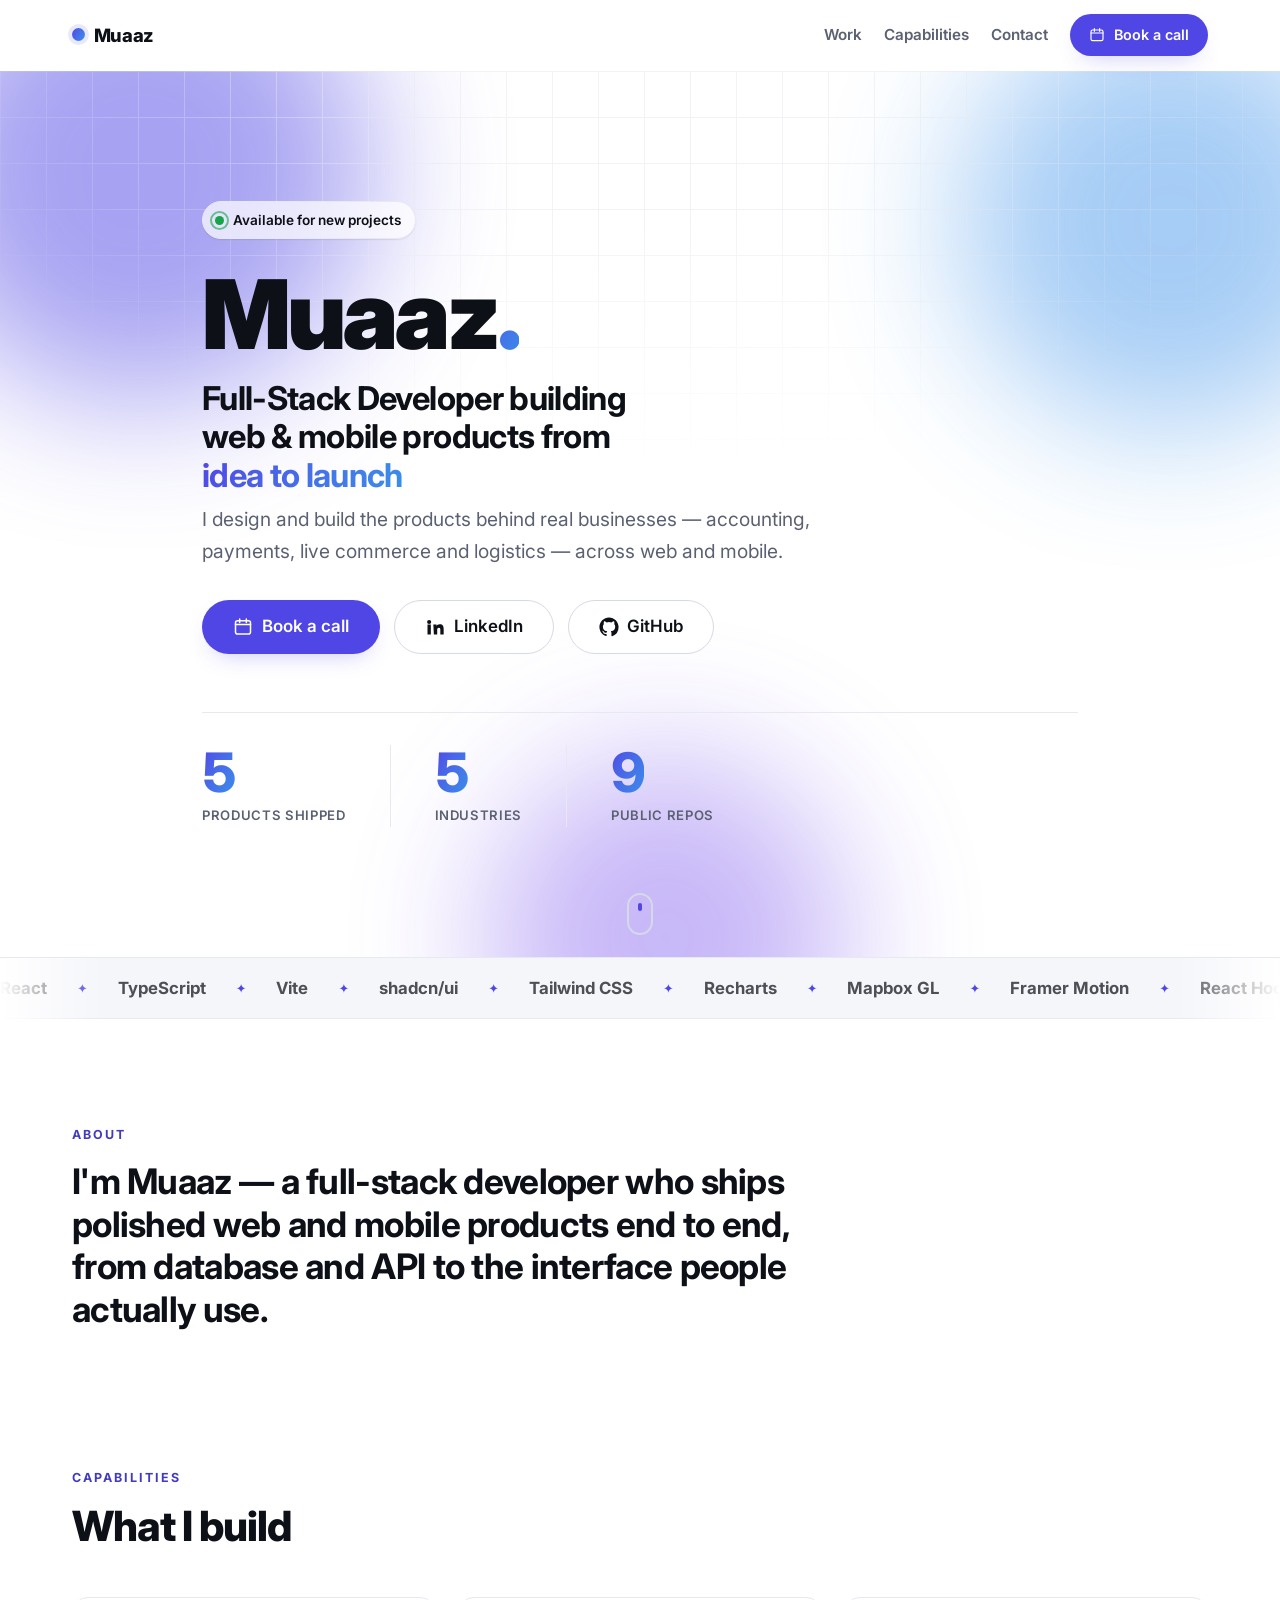
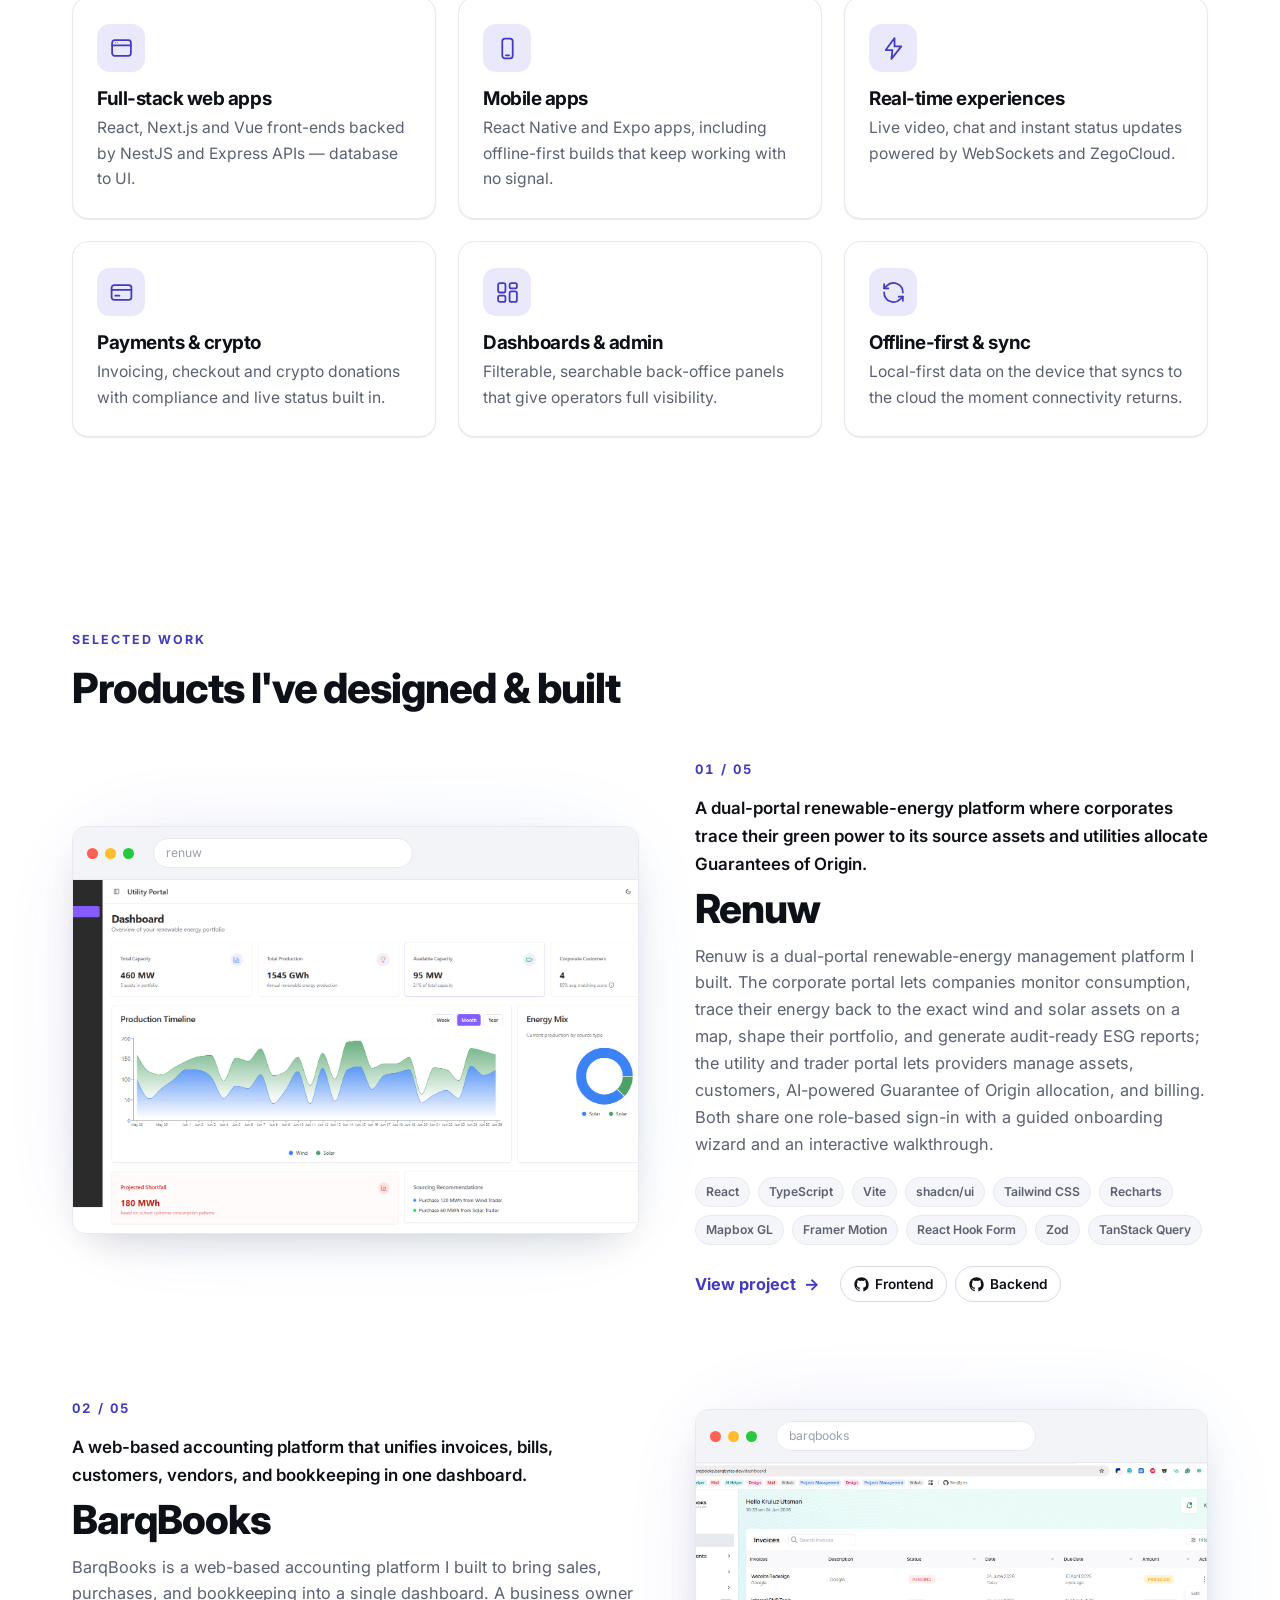
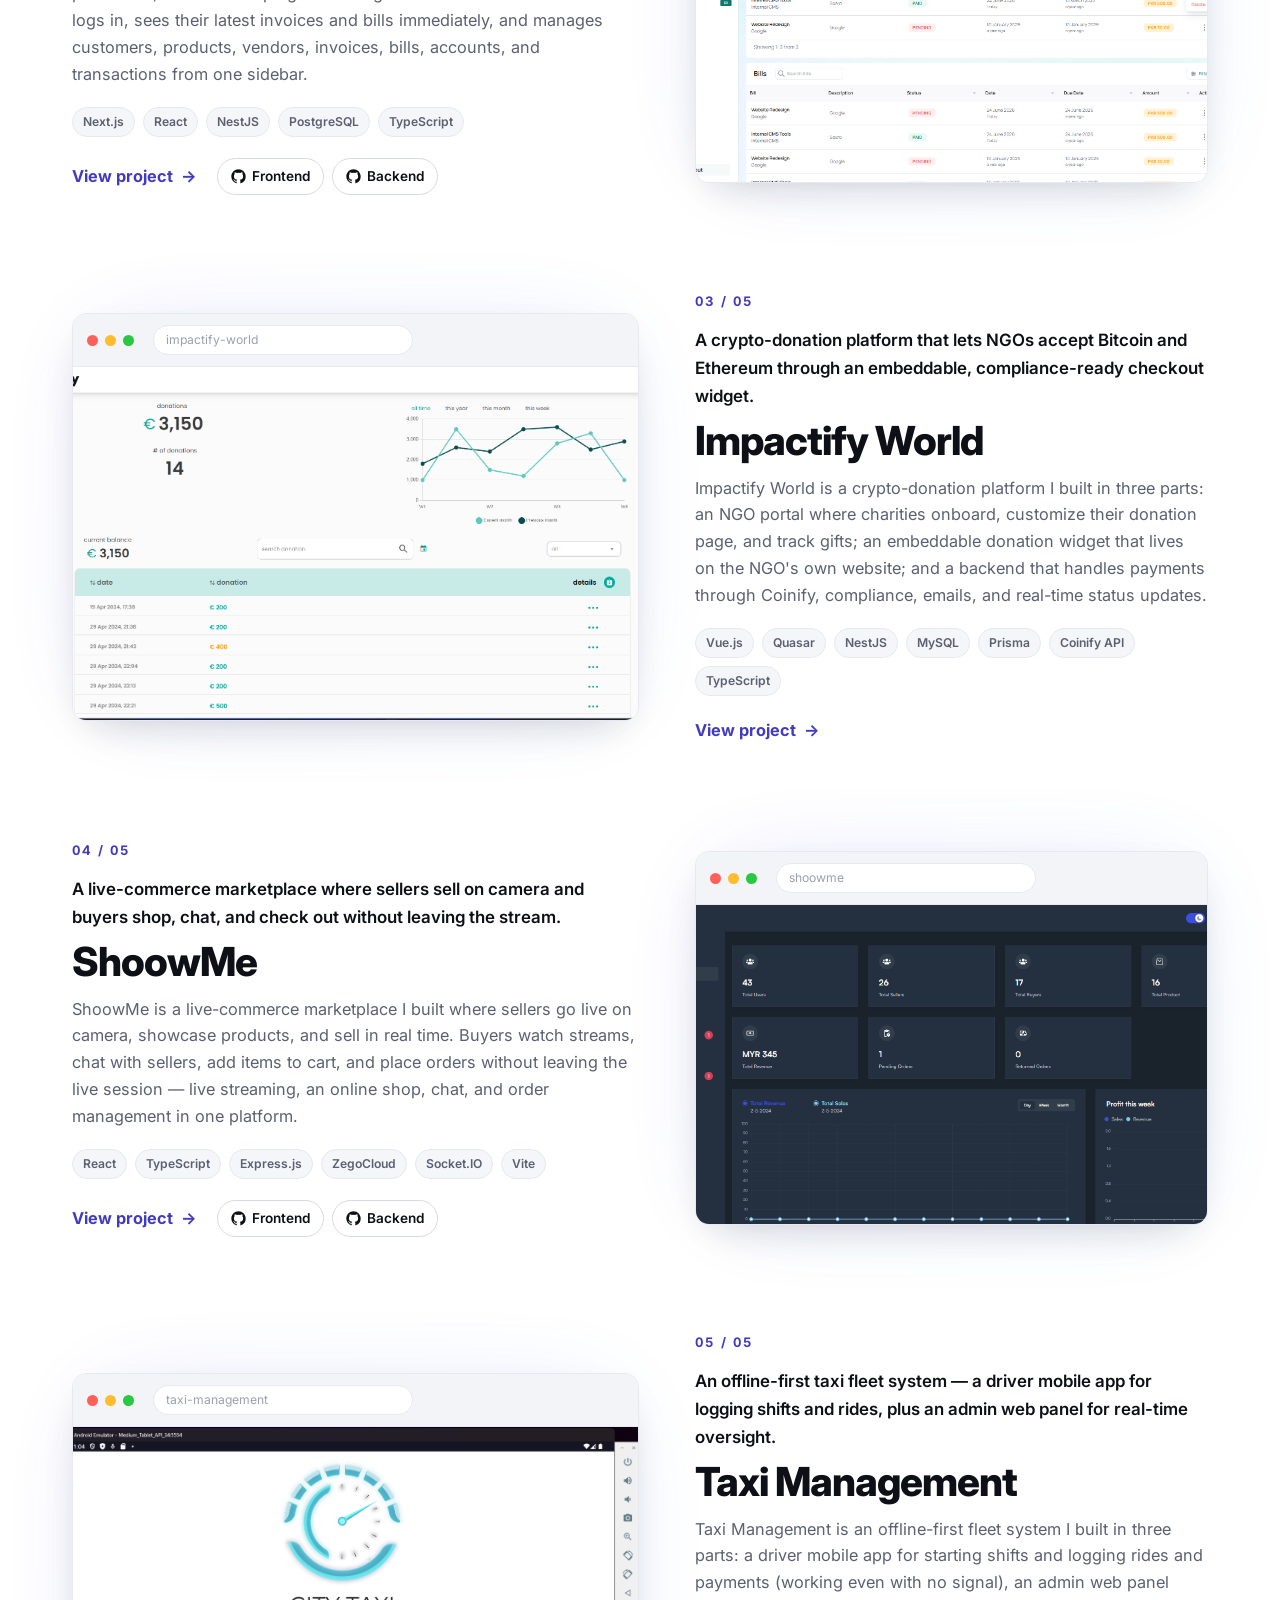
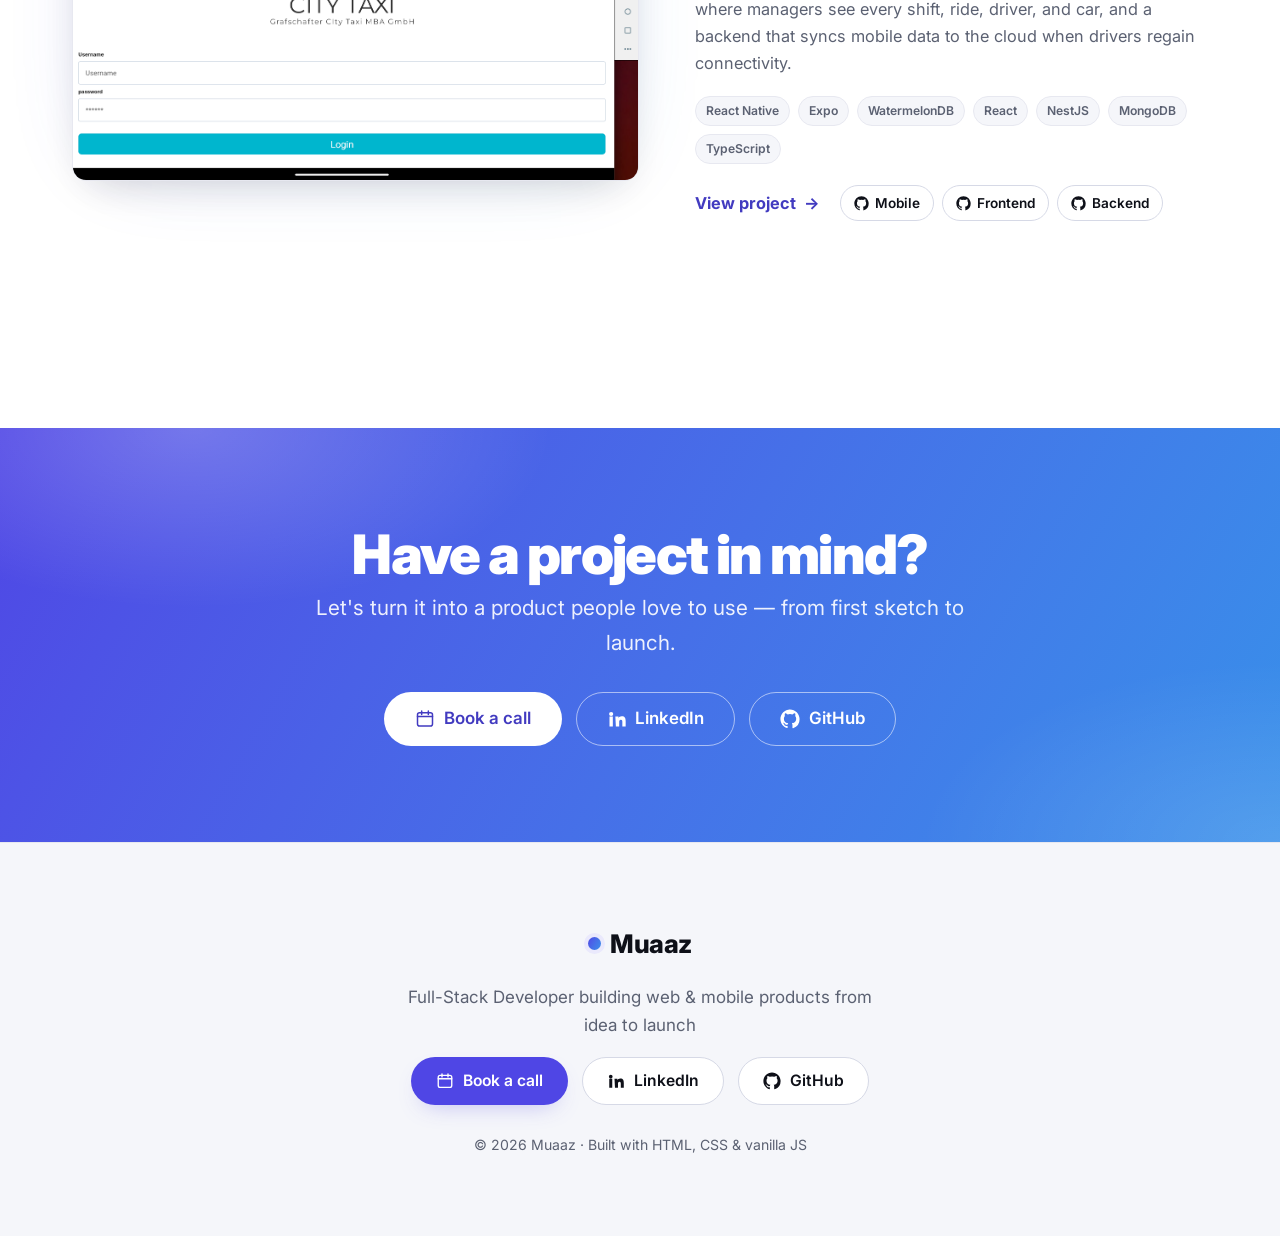
==== index.html @ b8b8fc45 "Add personal portfolio site (static, GitHub Pages ready)" ====
<!DOCTYPE html>
<html lang="en">
<head>
<meta charset="utf-8">
<meta name="viewport" content="width=device-width, initial-scale=1">
<script>document.documentElement.classList.add('js');</script>
<title>Muaaz — Full-Stack Developer building web &amp; mobile products from idea to launch</title>
<meta name="description" content="Full-Stack Developer building web &amp; mobile products from idea to launch">
<meta name="color-scheme" content="light">
<link rel="icon" type="image/svg+xml" href="assets/favicon.svg">
<link rel="preconnect" href="https://fonts.googleapis.com">
<link rel="preconnect" href="https://fonts.gstatic.com" crossorigin>
<link rel="stylesheet" href="https://fonts.googleapis.com/css2?family=Inter:wght@400;500;600;700;800;900&display=swap">
<link rel="stylesheet" href="assets/css/styles.css">
</head>
<body>
<a class="skip-link" href="#main">Skip to content</a>
<header class="site-header" id="siteHeader"><div class="container site-header__inner"><a class="brand" href="index.html"><span class="brand__dot" aria-hidden="true"></span>Muaaz</a><div class="site-header__right"><nav class="site-nav" aria-label="Primary"><a href="index.html#work">Work</a><a href="index.html#capabilities">Capabilities</a><a href="index.html#contact">Contact</a></nav><a class="btn btn--primary btn--sm" href="https://calendly.com/muaaz-hamood-barqbytes" target="_blank" rel="noopener" aria-label="Book a call on Calendly"><svg class="btn__ico" viewBox="0 0 24 24" fill="none" stroke="currentColor" stroke-width="1.8" stroke-linecap="round" stroke-linejoin="round" aria-hidden="true"><rect x="3" y="4.5" width="18" height="16" rx="2.5"/><path d="M3 9h18"/><path d="M8 2.5v4M16 2.5v4"/></svg> Book a call</a></div></div></header>
<main id="main">
  <section class="hero" id="top">
    <div class="hero__bg" aria-hidden="true"><span class="hero__orb hero__orb--1"></span><span class="hero__orb hero__orb--2"></span><span class="hero__orb hero__orb--3"></span><span class="hero__grid"></span></div>
    <div class="container hero__inner">
      <p class="hero__badge"><span class="hero__pulse" aria-hidden="true"></span>Available for new projects</p>
      <h1 class="hero__title">Muaaz<span class="hero__dot">.</span></h1>
      <p class="hero__tagline">Full-Stack Developer building web &amp; mobile products from <span class="grad">idea to launch</span></p>
      <p class="hero__sub">I design and build the products behind real businesses — accounting, payments, live commerce and logistics — across web and mobile.</p>
      <div class="btn-row"><a class="btn btn--primary btn--lg" href="https://calendly.com/muaaz-hamood-barqbytes" target="_blank" rel="noopener" aria-label="Book a call on Calendly"><svg class="btn__ico" viewBox="0 0 24 24" fill="none" stroke="currentColor" stroke-width="1.8" stroke-linecap="round" stroke-linejoin="round" aria-hidden="true"><rect x="3" y="4.5" width="18" height="16" rx="2.5"/><path d="M3 9h18"/><path d="M8 2.5v4M16 2.5v4"/></svg> Book a call</a><a class="btn btn--outline btn--lg" href="https://www.linkedin.com/in/muaaz-hamood/" target="_blank" rel="noopener" aria-label="Open LinkedIn profile in a new tab"><svg class="btn__ico" viewBox="0 0 24 24" fill="currentColor" aria-hidden="true"><path d="M4.98 3.5a2.5 2.5 0 1 1 0 5 2.5 2.5 0 0 1 0-5zM3 9h4v12H3zM10 9h3.8v1.7h.05c.53-.95 1.83-1.95 3.77-1.95 4.03 0 4.78 2.5 4.78 5.76V21h-4v-5.26c0-1.25-.02-2.86-1.74-2.86-1.75 0-2.02 1.36-2.02 2.77V21h-4z"/></svg> LinkedIn</a><a class="btn btn--outline btn--lg" href="https://github.com/Muaaz852" target="_blank" rel="noopener" aria-label="Open GitHub profile in a new tab"><svg class="btn__ico" viewBox="0 0 24 24" fill="currentColor" aria-hidden="true"><path d="M12 .5C5.73.5.5 5.73.5 12c0 5.08 3.29 9.39 7.86 10.91.58.11.79-.25.79-.56 0-.27-.01-1.16-.02-2.1-3.2.7-3.88-1.36-3.88-1.36-.52-1.33-1.28-1.68-1.28-1.68-1.05-.72.08-.7.08-.7 1.16.08 1.77 1.19 1.77 1.19 1.03 1.77 2.7 1.26 3.36.96.1-.75.4-1.26.73-1.55-2.55-.29-5.23-1.28-5.23-5.69 0-1.26.45-2.29 1.19-3.1-.12-.29-.52-1.46.11-3.05 0 0 .97-.31 3.18 1.18a11 11 0 0 1 5.8 0c2.2-1.49 3.17-1.18 3.17-1.18.63 1.59.23 2.76.11 3.05.74.81 1.19 1.84 1.19 3.1 0 4.42-2.69 5.39-5.25 5.68.41.36.78 1.06.78 2.14 0 1.55-.01 2.8-.01 3.18 0 .31.21.68.8.56A11.51 11.51 0 0 0 23.5 12C23.5 5.73 18.27.5 12 .5z"/></svg> GitHub</a></div>
      <ul class="stats">
        <li class="stat"><span class="stat__num" data-count="5">5</span><span class="stat__label">Products shipped</span></li>
        <li class="stat"><span class="stat__num" data-count="5">5</span><span class="stat__label">Industries</span></li>
        <li class="stat"><span class="stat__num" data-count="9">9</span><span class="stat__label">Public repos</span></li>
      </ul>
    </div>
    <a class="scroll-cue" href="#work" aria-label="Scroll to work"><span></span></a>
  </section>

  <div class="marquee" aria-hidden="true"><div class="marquee__track"><span>React</span><span class="marquee__sep" aria-hidden="true">✦</span><span>TypeScript</span><span class="marquee__sep" aria-hidden="true">✦</span><span>Vite</span><span class="marquee__sep" aria-hidden="true">✦</span><span>shadcn/ui</span><span class="marquee__sep" aria-hidden="true">✦</span><span>Tailwind CSS</span><span class="marquee__sep" aria-hidden="true">✦</span><span>Recharts</span><span class="marquee__sep" aria-hidden="true">✦</span><span>Mapbox GL</span><span class="marquee__sep" aria-hidden="true">✦</span><span>Framer Motion</span><span class="marquee__sep" aria-hidden="true">✦</span><span>React Hook Form</span><span class="marquee__sep" aria-hidden="true">✦</span><span>Zod</span><span class="marquee__sep" aria-hidden="true">✦</span><span>TanStack Query</span><span class="marquee__sep" aria-hidden="true">✦</span><span>Next.js</span><span class="marquee__sep" aria-hidden="true">✦</span><span>NestJS</span><span class="marquee__sep" aria-hidden="true">✦</span><span>PostgreSQL</span><span class="marquee__sep" aria-hidden="true">✦</span><span>Vue.js</span><span class="marquee__sep" aria-hidden="true">✦</span><span>Quasar</span><span class="marquee__sep" aria-hidden="true">✦</span><span>MySQL</span><span class="marquee__sep" aria-hidden="true">✦</span><span>Prisma</span><span class="marquee__sep" aria-hidden="true">✦</span><span>Coinify API</span><span class="marquee__sep" aria-hidden="true">✦</span><span>Express.js</span><span class="marquee__sep" aria-hidden="true">✦</span><span>ZegoCloud</span><span class="marquee__sep" aria-hidden="true">✦</span><span>Socket.IO</span><span class="marquee__sep" aria-hidden="true">✦</span><span>React Native</span><span class="marquee__sep" aria-hidden="true">✦</span><span>Expo</span><span class="marquee__sep" aria-hidden="true">✦</span><span>WatermelonDB</span><span class="marquee__sep" aria-hidden="true">✦</span><span>MongoDB</span><span class="marquee__sep" aria-hidden="true">✦</span><span>React</span><span class="marquee__sep" aria-hidden="true">✦</span><span>TypeScript</span><span class="marquee__sep" aria-hidden="true">✦</span><span>Vite</span><span class="marquee__sep" aria-hidden="true">✦</span><span>shadcn/ui</span><span class="marquee__sep" aria-hidden="true">✦</span><span>Tailwind CSS</span><span class="marquee__sep" aria-hidden="true">✦</span><span>Recharts</span><span class="marquee__sep" aria-hidden="true">✦</span><span>Mapbox GL</span><span class="marquee__sep" aria-hidden="true">✦</span><span>Framer Motion</span><span class="marquee__sep" aria-hidden="true">✦</span><span>React Hook Form</span><span class="marquee__sep" aria-hidden="true">✦</span><span>Zod</span><span class="marquee__sep" aria-hidden="true">✦</span><span>TanStack Query</span><span class="marquee__sep" aria-hidden="true">✦</span><span>Next.js</span><span class="marquee__sep" aria-hidden="true">✦</span><span>NestJS</span><span class="marquee__sep" aria-hidden="true">✦</span><span>PostgreSQL</span><span class="marquee__sep" aria-hidden="true">✦</span><span>Vue.js</span><span class="marquee__sep" aria-hidden="true">✦</span><span>Quasar</span><span class="marquee__sep" aria-hidden="true">✦</span><span>MySQL</span><span class="marquee__sep" aria-hidden="true">✦</span><span>Prisma</span><span class="marquee__sep" aria-hidden="true">✦</span><span>Coinify API</span><span class="marquee__sep" aria-hidden="true">✦</span><span>Express.js</span><span class="marquee__sep" aria-hidden="true">✦</span><span>ZegoCloud</span><span class="marquee__sep" aria-hidden="true">✦</span><span>Socket.IO</span><span class="marquee__sep" aria-hidden="true">✦</span><span>React Native</span><span class="marquee__sep" aria-hidden="true">✦</span><span>Expo</span><span class="marquee__sep" aria-hidden="true">✦</span><span>WatermelonDB</span><span class="marquee__sep" aria-hidden="true">✦</span><span>MongoDB</span><span class="marquee__sep" aria-hidden="true">✦</span></div></div>

  <section class="about container" id="about" aria-labelledby="about-h" data-reveal>
    <p class="eyebrow">About</p>
    <h2 id="about-h" class="about__text">I'm Muaaz — a full-stack developer who ships polished web and mobile products end to end, from database and API to the interface people actually use.</h2>
  </section>

  <section class="caps container" id="capabilities" aria-labelledby="caps-h">
    <div class="section-head" data-reveal><p class="eyebrow">Capabilities</p><h2 id="caps-h" class="section-title">What I build</h2></div>
    <div class="caps__grid"><div class="cap" data-reveal><div class="cap__icon" aria-hidden="true"><svg viewBox="0 0 24 24" fill="none" stroke="currentColor" stroke-width="1.7" stroke-linecap="round" stroke-linejoin="round"><rect x="3" y="4" width="18" height="15" rx="2.5"/><path d="M3 9h18"/><circle cx="6.2" cy="6.5" r="0.5" fill="currentColor" stroke="none"/><circle cx="8.4" cy="6.5" r="0.5" fill="currentColor" stroke="none"/></svg></div><h3 class="cap__title">Full-stack web apps</h3><p class="cap__text">React, Next.js and Vue front-ends backed by NestJS and Express APIs — database to UI.</p></div><div class="cap" data-reveal><div class="cap__icon" aria-hidden="true"><svg viewBox="0 0 24 24" fill="none" stroke="currentColor" stroke-width="1.7" stroke-linecap="round" stroke-linejoin="round"><rect x="7" y="2.5" width="10" height="19" rx="2.6"/><path d="M10.5 18.5h3"/></svg></div><h3 class="cap__title">Mobile apps</h3><p class="cap__text">React Native and Expo apps, including offline-first builds that keep working with no signal.</p></div><div class="cap" data-reveal><div class="cap__icon" aria-hidden="true"><svg viewBox="0 0 24 24" fill="none" stroke="currentColor" stroke-width="1.7" stroke-linecap="round" stroke-linejoin="round"><path d="M13 2 4.5 13.5H11l-1 8.5L19.5 10H13z"/></svg></div><h3 class="cap__title">Real-time experiences</h3><p class="cap__text">Live video, chat and instant status updates powered by WebSockets and ZegoCloud.</p></div><div class="cap" data-reveal><div class="cap__icon" aria-hidden="true"><svg viewBox="0 0 24 24" fill="none" stroke="currentColor" stroke-width="1.7" stroke-linecap="round" stroke-linejoin="round"><rect x="2.5" y="5" width="19" height="14" rx="2.5"/><path d="M2.5 9.5h19"/><path d="M6 15h4"/></svg></div><h3 class="cap__title">Payments &amp; crypto</h3><p class="cap__text">Invoicing, checkout and crypto donations with compliance and live status built in.</p></div><div class="cap" data-reveal><div class="cap__icon" aria-hidden="true"><svg viewBox="0 0 24 24" fill="none" stroke="currentColor" stroke-width="1.7" stroke-linecap="round" stroke-linejoin="round"><rect x="3" y="3" width="7" height="9" rx="1.6"/><rect x="14" y="3" width="7" height="5" rx="1.6"/><rect x="14" y="11" width="7" height="10" rx="1.6"/><rect x="3" y="15" width="7" height="6" rx="1.6"/></svg></div><h3 class="cap__title">Dashboards &amp; admin</h3><p class="cap__text">Filterable, searchable back-office panels that give operators full visibility.</p></div><div class="cap" data-reveal><div class="cap__icon" aria-hidden="true"><svg viewBox="0 0 24 24" fill="none" stroke="currentColor" stroke-width="1.7" stroke-linecap="round" stroke-linejoin="round"><path d="M21 12a9 9 0 0 0-15.5-6.3L3 8"/><path d="M3 4v4h4"/><path d="M3 12a9 9 0 0 0 15.5 6.3L21 16"/><path d="M21 20v-4h-4"/></svg></div><h3 class="cap__title">Offline-first &amp; sync</h3><p class="cap__text">Local-first data on the device that syncs to the cloud the moment connectivity returns.</p></div></div>
  </section>

  <section class="work container" id="work" aria-labelledby="work-h">
    <div class="section-head" data-reveal><p class="eyebrow">Selected work</p><h2 id="work-h" class="section-title">Products I've designed &amp; built</h2></div>
    <div class="showcases">
    <article class="showcase "><div class="showcase__media" data-reveal="left"><div class="browser"><div class="browser__bar"><span></span><span></span><span></span><i class="browser__url">renuw</i></div><a class="browser__shot" href="renuw.html" tabindex="-1" aria-hidden="true"><img src="assets/projects/renuw/01-dashboard.png" alt="" decoding="async"></a></div></div><div class="showcase__body" data-reveal="right"><p class="showcase__index">01 / 05</p><p class="showcase__summary">A dual-portal renewable-energy platform where corporates trace their green power to its source assets and utilities allocate Guarantees of Origin.</p><h3 class="showcase__title">Renuw</h3><p class="showcase__desc">Renuw is a dual-portal renewable-energy management platform I built. The corporate portal lets companies monitor consumption, trace their energy back to the exact wind and solar assets on a map, shape their portfolio, and generate audit-ready ESG reports; the utility and trader portal lets providers manage assets, customers, AI-powered Guarantee of Origin allocation, and billing. Both share one role-based sign-in with a guided onboarding wizard and an interactive walkthrough.</p><ul class="tags tags--sm"><li>React</li><li>TypeScript</li><li>Vite</li><li>shadcn/ui</li><li>Tailwind CSS</li><li>Recharts</li><li>Mapbox GL</li><li>Framer Motion</li><li>React Hook Form</li><li>Zod</li><li>TanStack Query</li></ul><div class="showcase__actions"><a class="link-arrow" href="renuw.html">View project <span aria-hidden="true">&rarr;</span></a><div class="repo-links"><a class="repo-link" href="https://github.com/Muaaz852/renuw-corporate-frontend" target="_blank" rel="noopener" aria-label="Frontend on GitHub"><svg class="repo-ico" viewBox="0 0 24 24" fill="currentColor" aria-hidden="true"><path d="M12 .5C5.73.5.5 5.73.5 12c0 5.08 3.29 9.39 7.86 10.91.58.11.79-.25.79-.56 0-.27-.01-1.16-.02-2.1-3.2.7-3.88-1.36-3.88-1.36-.52-1.33-1.28-1.68-1.28-1.68-1.05-.72.08-.7.08-.7 1.16.08 1.77 1.19 1.77 1.19 1.03 1.77 2.7 1.26 3.36.96.1-.75.4-1.26.73-1.55-2.55-.29-5.23-1.28-5.23-5.69 0-1.26.45-2.29 1.19-3.1-.12-.29-.52-1.46.11-3.05 0 0 .97-.31 3.18 1.18a11 11 0 0 1 5.8 0c2.2-1.49 3.17-1.18 3.17-1.18.63 1.59.23 2.76.11 3.05.74.81 1.19 1.84 1.19 3.1 0 4.42-2.69 5.39-5.25 5.68.41.36.78 1.06.78 2.14 0 1.55-.01 2.8-.01 3.18 0 .31.21.68.8.56A11.51 11.51 0 0 0 23.5 12C23.5 5.73 18.27.5 12 .5z"/></svg>Frontend</a><a class="repo-link" href="https://github.com/Muaaz852/renuw-backend" target="_blank" rel="noopener" aria-label="Backend on GitHub"><svg class="repo-ico" viewBox="0 0 24 24" fill="currentColor" aria-hidden="true"><path d="M12 .5C5.73.5.5 5.73.5 12c0 5.08 3.29 9.39 7.86 10.91.58.11.79-.25.79-.56 0-.27-.01-1.16-.02-2.1-3.2.7-3.88-1.36-3.88-1.36-.52-1.33-1.28-1.68-1.28-1.68-1.05-.72.08-.7.08-.7 1.16.08 1.77 1.19 1.77 1.19 1.03 1.77 2.7 1.26 3.36.96.1-.75.4-1.26.73-1.55-2.55-.29-5.23-1.28-5.23-5.69 0-1.26.45-2.29 1.19-3.1-.12-.29-.52-1.46.11-3.05 0 0 .97-.31 3.18 1.18a11 11 0 0 1 5.8 0c2.2-1.49 3.17-1.18 3.17-1.18.63 1.59.23 2.76.11 3.05.74.81 1.19 1.84 1.19 3.1 0 4.42-2.69 5.39-5.25 5.68.41.36.78 1.06.78 2.14 0 1.55-.01 2.8-.01 3.18 0 .31.21.68.8.56A11.51 11.51 0 0 0 23.5 12C23.5 5.73 18.27.5 12 .5z"/></svg>Backend</a></div></div></div></article>
    <article class="showcase reverse"><div class="showcase__media" data-reveal="right"><div class="browser"><div class="browser__bar"><span></span><span></span><span></span><i class="browser__url">barqbooks</i></div><a class="browser__shot" href="barqbooks.html" tabindex="-1" aria-hidden="true"><img src="assets/projects/barqbooks/01-dashboard.png" alt="" loading="lazy" decoding="async"></a></div></div><div class="showcase__body" data-reveal="left"><p class="showcase__index">02 / 05</p><p class="showcase__summary">A web-based accounting platform that unifies invoices, bills, customers, vendors, and bookkeeping in one dashboard.</p><h3 class="showcase__title">BarqBooks</h3><p class="showcase__desc">BarqBooks is a web-based accounting platform I built to bring sales, purchases, and bookkeeping into a single dashboard. A business owner logs in, sees their latest invoices and bills immediately, and manages customers, products, vendors, invoices, bills, accounts, and transactions from one sidebar.</p><ul class="tags tags--sm"><li>Next.js</li><li>React</li><li>NestJS</li><li>PostgreSQL</li><li>TypeScript</li></ul><div class="showcase__actions"><a class="link-arrow" href="barqbooks.html">View project <span aria-hidden="true">&rarr;</span></a><div class="repo-links"><a class="repo-link" href="https://github.com/Muaaz852/barqbooks-frontend" target="_blank" rel="noopener" aria-label="Frontend on GitHub"><svg class="repo-ico" viewBox="0 0 24 24" fill="currentColor" aria-hidden="true"><path d="M12 .5C5.73.5.5 5.73.5 12c0 5.08 3.29 9.39 7.86 10.91.58.11.79-.25.79-.56 0-.27-.01-1.16-.02-2.1-3.2.7-3.88-1.36-3.88-1.36-.52-1.33-1.28-1.68-1.28-1.68-1.05-.72.08-.7.08-.7 1.16.08 1.77 1.19 1.77 1.19 1.03 1.77 2.7 1.26 3.36.96.1-.75.4-1.26.73-1.55-2.55-.29-5.23-1.28-5.23-5.69 0-1.26.45-2.29 1.19-3.1-.12-.29-.52-1.46.11-3.05 0 0 .97-.31 3.18 1.18a11 11 0 0 1 5.8 0c2.2-1.49 3.17-1.18 3.17-1.18.63 1.59.23 2.76.11 3.05.74.81 1.19 1.84 1.19 3.1 0 4.42-2.69 5.39-5.25 5.68.41.36.78 1.06.78 2.14 0 1.55-.01 2.8-.01 3.18 0 .31.21.68.8.56A11.51 11.51 0 0 0 23.5 12C23.5 5.73 18.27.5 12 .5z"/></svg>Frontend</a><a class="repo-link" href="https://github.com/Muaaz852/barqbooks-backend" target="_blank" rel="noopener" aria-label="Backend on GitHub"><svg class="repo-ico" viewBox="0 0 24 24" fill="currentColor" aria-hidden="true"><path d="M12 .5C5.73.5.5 5.73.5 12c0 5.08 3.29 9.39 7.86 10.91.58.11.79-.25.79-.56 0-.27-.01-1.16-.02-2.1-3.2.7-3.88-1.36-3.88-1.36-.52-1.33-1.28-1.68-1.28-1.68-1.05-.72.08-.7.08-.7 1.16.08 1.77 1.19 1.77 1.19 1.03 1.77 2.7 1.26 3.36.96.1-.75.4-1.26.73-1.55-2.55-.29-5.23-1.28-5.23-5.69 0-1.26.45-2.29 1.19-3.1-.12-.29-.52-1.46.11-3.05 0 0 .97-.31 3.18 1.18a11 11 0 0 1 5.8 0c2.2-1.49 3.17-1.18 3.17-1.18.63 1.59.23 2.76.11 3.05.74.81 1.19 1.84 1.19 3.1 0 4.42-2.69 5.39-5.25 5.68.41.36.78 1.06.78 2.14 0 1.55-.01 2.8-.01 3.18 0 .31.21.68.8.56A11.51 11.51 0 0 0 23.5 12C23.5 5.73 18.27.5 12 .5z"/></svg>Backend</a></div></div></div></article>
    <article class="showcase "><div class="showcase__media" data-reveal="left"><div class="browser"><div class="browser__bar"><span></span><span></span><span></span><i class="browser__url">impactify-world</i></div><a class="browser__shot" href="impactify-world.html" tabindex="-1" aria-hidden="true"><img src="assets/projects/impactify-world/01-organ.png" alt="" loading="lazy" decoding="async"></a></div></div><div class="showcase__body" data-reveal="right"><p class="showcase__index">03 / 05</p><p class="showcase__summary">A crypto-donation platform that lets NGOs accept Bitcoin and Ethereum through an embeddable, compliance-ready checkout widget.</p><h3 class="showcase__title">Impactify World</h3><p class="showcase__desc">Impactify World is a crypto-donation platform I built in three parts: an NGO portal where charities onboard, customize their donation page, and track gifts; an embeddable donation widget that lives on the NGO&#x27;s own website; and a backend that handles payments through Coinify, compliance, emails, and real-time status updates.</p><ul class="tags tags--sm"><li>Vue.js</li><li>Quasar</li><li>NestJS</li><li>MySQL</li><li>Prisma</li><li>Coinify API</li><li>TypeScript</li></ul><div class="showcase__actions"><a class="link-arrow" href="impactify-world.html">View project <span aria-hidden="true">&rarr;</span></a></div></div></article>
    <article class="showcase reverse"><div class="showcase__media" data-reveal="right"><div class="browser"><div class="browser__bar"><span></span><span></span><span></span><i class="browser__url">shoowme</i></div><a class="browser__shot" href="shoowme.html" tabindex="-1" aria-hidden="true"><img src="assets/projects/shoowme/01-admin.png" alt="" loading="lazy" decoding="async"></a></div></div><div class="showcase__body" data-reveal="left"><p class="showcase__index">04 / 05</p><p class="showcase__summary">A live-commerce marketplace where sellers sell on camera and buyers shop, chat, and check out without leaving the stream.</p><h3 class="showcase__title">ShoowMe</h3><p class="showcase__desc">ShoowMe is a live-commerce marketplace I built where sellers go live on camera, showcase products, and sell in real time. Buyers watch streams, chat with sellers, add items to cart, and place orders without leaving the live session — live streaming, an online shop, chat, and order management in one platform.</p><ul class="tags tags--sm"><li>React</li><li>TypeScript</li><li>Express.js</li><li>ZegoCloud</li><li>Socket.IO</li><li>Vite</li></ul><div class="showcase__actions"><a class="link-arrow" href="shoowme.html">View project <span aria-hidden="true">&rarr;</span></a><div class="repo-links"><a class="repo-link" href="https://github.com/Muaaz852/shoowme" target="_blank" rel="noopener" aria-label="Frontend on GitHub"><svg class="repo-ico" viewBox="0 0 24 24" fill="currentColor" aria-hidden="true"><path d="M12 .5C5.73.5.5 5.73.5 12c0 5.08 3.29 9.39 7.86 10.91.58.11.79-.25.79-.56 0-.27-.01-1.16-.02-2.1-3.2.7-3.88-1.36-3.88-1.36-.52-1.33-1.28-1.68-1.28-1.68-1.05-.72.08-.7.08-.7 1.16.08 1.77 1.19 1.77 1.19 1.03 1.77 2.7 1.26 3.36.96.1-.75.4-1.26.73-1.55-2.55-.29-5.23-1.28-5.23-5.69 0-1.26.45-2.29 1.19-3.1-.12-.29-.52-1.46.11-3.05 0 0 .97-.31 3.18 1.18a11 11 0 0 1 5.8 0c2.2-1.49 3.17-1.18 3.17-1.18.63 1.59.23 2.76.11 3.05.74.81 1.19 1.84 1.19 3.1 0 4.42-2.69 5.39-5.25 5.68.41.36.78 1.06.78 2.14 0 1.55-.01 2.8-.01 3.18 0 .31.21.68.8.56A11.51 11.51 0 0 0 23.5 12C23.5 5.73 18.27.5 12 .5z"/></svg>Frontend</a><a class="repo-link" href="https://github.com/Muaaz852/shoowme-backend" target="_blank" rel="noopener" aria-label="Backend on GitHub"><svg class="repo-ico" viewBox="0 0 24 24" fill="currentColor" aria-hidden="true"><path d="M12 .5C5.73.5.5 5.73.5 12c0 5.08 3.29 9.39 7.86 10.91.58.11.79-.25.79-.56 0-.27-.01-1.16-.02-2.1-3.2.7-3.88-1.36-3.88-1.36-.52-1.33-1.28-1.68-1.28-1.68-1.05-.72.08-.7.08-.7 1.16.08 1.77 1.19 1.77 1.19 1.03 1.77 2.7 1.26 3.36.96.1-.75.4-1.26.73-1.55-2.55-.29-5.23-1.28-5.23-5.69 0-1.26.45-2.29 1.19-3.1-.12-.29-.52-1.46.11-3.05 0 0 .97-.31 3.18 1.18a11 11 0 0 1 5.8 0c2.2-1.49 3.17-1.18 3.17-1.18.63 1.59.23 2.76.11 3.05.74.81 1.19 1.84 1.19 3.1 0 4.42-2.69 5.39-5.25 5.68.41.36.78 1.06.78 2.14 0 1.55-.01 2.8-.01 3.18 0 .31.21.68.8.56A11.51 11.51 0 0 0 23.5 12C23.5 5.73 18.27.5 12 .5z"/></svg>Backend</a></div></div></div></article>
    <article class="showcase "><div class="showcase__media" data-reveal="left"><div class="browser"><div class="browser__bar"><span></span><span></span><span></span><i class="browser__url">taxi-management</i></div><a class="browser__shot" href="taxi-management.html" tabindex="-1" aria-hidden="true"><img src="assets/projects/taxi-management/01-app.png" alt="" loading="lazy" decoding="async"></a></div></div><div class="showcase__body" data-reveal="right"><p class="showcase__index">05 / 05</p><p class="showcase__summary">An offline-first taxi fleet system — a driver mobile app for logging shifts and rides, plus an admin web panel for real-time oversight.</p><h3 class="showcase__title">Taxi Management</h3><p class="showcase__desc">Taxi Management is an offline-first fleet system I built in three parts: a driver mobile app for starting shifts and logging rides and payments (working even with no signal), an admin web panel where managers see every shift, ride, driver, and car, and a backend that syncs mobile data to the cloud when drivers regain connectivity.</p><ul class="tags tags--sm"><li>React Native</li><li>Expo</li><li>WatermelonDB</li><li>React</li><li>NestJS</li><li>MongoDB</li><li>TypeScript</li></ul><div class="showcase__actions"><a class="link-arrow" href="taxi-management.html">View project <span aria-hidden="true">&rarr;</span></a><div class="repo-links"><a class="repo-link" href="https://github.com/Muaaz852/taxi-management-mobile" target="_blank" rel="noopener" aria-label="Mobile on GitHub"><svg class="repo-ico" viewBox="0 0 24 24" fill="currentColor" aria-hidden="true"><path d="M12 .5C5.73.5.5 5.73.5 12c0 5.08 3.29 9.39 7.86 10.91.58.11.79-.25.79-.56 0-.27-.01-1.16-.02-2.1-3.2.7-3.88-1.36-3.88-1.36-.52-1.33-1.28-1.68-1.28-1.68-1.05-.72.08-.7.08-.7 1.16.08 1.77 1.19 1.77 1.19 1.03 1.77 2.7 1.26 3.36.96.1-.75.4-1.26.73-1.55-2.55-.29-5.23-1.28-5.23-5.69 0-1.26.45-2.29 1.19-3.1-.12-.29-.52-1.46.11-3.05 0 0 .97-.31 3.18 1.18a11 11 0 0 1 5.8 0c2.2-1.49 3.17-1.18 3.17-1.18.63 1.59.23 2.76.11 3.05.74.81 1.19 1.84 1.19 3.1 0 4.42-2.69 5.39-5.25 5.68.41.36.78 1.06.78 2.14 0 1.55-.01 2.8-.01 3.18 0 .31.21.68.8.56A11.51 11.51 0 0 0 23.5 12C23.5 5.73 18.27.5 12 .5z"/></svg>Mobile</a><a class="repo-link" href="https://github.com/Muaaz852/taxi-management-frontend" target="_blank" rel="noopener" aria-label="Frontend on GitHub"><svg class="repo-ico" viewBox="0 0 24 24" fill="currentColor" aria-hidden="true"><path d="M12 .5C5.73.5.5 5.73.5 12c0 5.08 3.29 9.39 7.86 10.91.58.11.79-.25.79-.56 0-.27-.01-1.16-.02-2.1-3.2.7-3.88-1.36-3.88-1.36-.52-1.33-1.28-1.68-1.28-1.68-1.05-.72.08-.7.08-.7 1.16.08 1.77 1.19 1.77 1.19 1.03 1.77 2.7 1.26 3.36.96.1-.75.4-1.26.73-1.55-2.55-.29-5.23-1.28-5.23-5.69 0-1.26.45-2.29 1.19-3.1-.12-.29-.52-1.46.11-3.05 0 0 .97-.31 3.18 1.18a11 11 0 0 1 5.8 0c2.2-1.49 3.17-1.18 3.17-1.18.63 1.59.23 2.76.11 3.05.74.81 1.19 1.84 1.19 3.1 0 4.42-2.69 5.39-5.25 5.68.41.36.78 1.06.78 2.14 0 1.55-.01 2.8-.01 3.18 0 .31.21.68.8.56A11.51 11.51 0 0 0 23.5 12C23.5 5.73 18.27.5 12 .5z"/></svg>Frontend</a><a class="repo-link" href="https://github.com/Muaaz852/taxi-management-backend" target="_blank" rel="noopener" aria-label="Backend on GitHub"><svg class="repo-ico" viewBox="0 0 24 24" fill="currentColor" aria-hidden="true"><path d="M12 .5C5.73.5.5 5.73.5 12c0 5.08 3.29 9.39 7.86 10.91.58.11.79-.25.79-.56 0-.27-.01-1.16-.02-2.1-3.2.7-3.88-1.36-3.88-1.36-.52-1.33-1.28-1.68-1.28-1.68-1.05-.72.08-.7.08-.7 1.16.08 1.77 1.19 1.77 1.19 1.03 1.77 2.7 1.26 3.36.96.1-.75.4-1.26.73-1.55-2.55-.29-5.23-1.28-5.23-5.69 0-1.26.45-2.29 1.19-3.1-.12-.29-.52-1.46.11-3.05 0 0 .97-.31 3.18 1.18a11 11 0 0 1 5.8 0c2.2-1.49 3.17-1.18 3.17-1.18.63 1.59.23 2.76.11 3.05.74.81 1.19 1.84 1.19 3.1 0 4.42-2.69 5.39-5.25 5.68.41.36.78 1.06.78 2.14 0 1.55-.01 2.8-.01 3.18 0 .31.21.68.8.56A11.51 11.51 0 0 0 23.5 12C23.5 5.73 18.27.5 12 .5z"/></svg>Backend</a></div></div></div></article>
    </div>
  </section>
</main>
<section class="cta-band"><div class="container cta-band__inner" data-reveal><h2 class="cta-band__title">Have a project in mind?</h2><p class="cta-band__text">Let's turn it into a product people love to use — from first sketch to launch.</p><div class="btn-row btn-row--center"><a class="btn btn--on-accent btn--lg" href="https://calendly.com/muaaz-hamood-barqbytes" target="_blank" rel="noopener" aria-label="Book a call on Calendly"><svg class="btn__ico" viewBox="0 0 24 24" fill="none" stroke="currentColor" stroke-width="1.8" stroke-linecap="round" stroke-linejoin="round" aria-hidden="true"><rect x="3" y="4.5" width="18" height="16" rx="2.5"/><path d="M3 9h18"/><path d="M8 2.5v4M16 2.5v4"/></svg> Book a call</a><a class="btn btn--on-accent-outline btn--lg" href="https://www.linkedin.com/in/muaaz-hamood/" target="_blank" rel="noopener" aria-label="Open LinkedIn profile in a new tab"><svg class="btn__ico" viewBox="0 0 24 24" fill="currentColor" aria-hidden="true"><path d="M4.98 3.5a2.5 2.5 0 1 1 0 5 2.5 2.5 0 0 1 0-5zM3 9h4v12H3zM10 9h3.8v1.7h.05c.53-.95 1.83-1.95 3.77-1.95 4.03 0 4.78 2.5 4.78 5.76V21h-4v-5.26c0-1.25-.02-2.86-1.74-2.86-1.75 0-2.02 1.36-2.02 2.77V21h-4z"/></svg> LinkedIn</a><a class="btn btn--on-accent-outline btn--lg" href="https://github.com/Muaaz852" target="_blank" rel="noopener" aria-label="Open GitHub profile in a new tab"><svg class="btn__ico" viewBox="0 0 24 24" fill="currentColor" aria-hidden="true"><path d="M12 .5C5.73.5.5 5.73.5 12c0 5.08 3.29 9.39 7.86 10.91.58.11.79-.25.79-.56 0-.27-.01-1.16-.02-2.1-3.2.7-3.88-1.36-3.88-1.36-.52-1.33-1.28-1.68-1.28-1.68-1.05-.72.08-.7.08-.7 1.16.08 1.77 1.19 1.77 1.19 1.03 1.77 2.7 1.26 3.36.96.1-.75.4-1.26.73-1.55-2.55-.29-5.23-1.28-5.23-5.69 0-1.26.45-2.29 1.19-3.1-.12-.29-.52-1.46.11-3.05 0 0 .97-.31 3.18 1.18a11 11 0 0 1 5.8 0c2.2-1.49 3.17-1.18 3.17-1.18.63 1.59.23 2.76.11 3.05.74.81 1.19 1.84 1.19 3.1 0 4.42-2.69 5.39-5.25 5.68.41.36.78 1.06.78 2.14 0 1.55-.01 2.8-.01 3.18 0 .31.21.68.8.56A11.51 11.51 0 0 0 23.5 12C23.5 5.73 18.27.5 12 .5z"/></svg> GitHub</a></div></div></section>
<footer class="site-footer" id="contact"><div class="container site-footer__inner"><a class="brand brand--lg" href="index.html"><span class="brand__dot" aria-hidden="true"></span>Muaaz</a><p class="site-footer__tag">Full-Stack Developer building web &amp; mobile products from idea to launch</p><div class="btn-row btn-row--center"><a class="btn btn--primary" href="https://calendly.com/muaaz-hamood-barqbytes" target="_blank" rel="noopener" aria-label="Book a call on Calendly"><svg class="btn__ico" viewBox="0 0 24 24" fill="none" stroke="currentColor" stroke-width="1.8" stroke-linecap="round" stroke-linejoin="round" aria-hidden="true"><rect x="3" y="4.5" width="18" height="16" rx="2.5"/><path d="M3 9h18"/><path d="M8 2.5v4M16 2.5v4"/></svg> Book a call</a><a class="btn btn--outline" href="https://www.linkedin.com/in/muaaz-hamood/" target="_blank" rel="noopener" aria-label="Open LinkedIn profile in a new tab"><svg class="btn__ico" viewBox="0 0 24 24" fill="currentColor" aria-hidden="true"><path d="M4.98 3.5a2.5 2.5 0 1 1 0 5 2.5 2.5 0 0 1 0-5zM3 9h4v12H3zM10 9h3.8v1.7h.05c.53-.95 1.83-1.95 3.77-1.95 4.03 0 4.78 2.5 4.78 5.76V21h-4v-5.26c0-1.25-.02-2.86-1.74-2.86-1.75 0-2.02 1.36-2.02 2.77V21h-4z"/></svg> LinkedIn</a><a class="btn btn--outline" href="https://github.com/Muaaz852" target="_blank" rel="noopener" aria-label="Open GitHub profile in a new tab"><svg class="btn__ico" viewBox="0 0 24 24" fill="currentColor" aria-hidden="true"><path d="M12 .5C5.73.5.5 5.73.5 12c0 5.08 3.29 9.39 7.86 10.91.58.11.79-.25.79-.56 0-.27-.01-1.16-.02-2.1-3.2.7-3.88-1.36-3.88-1.36-.52-1.33-1.28-1.68-1.28-1.68-1.05-.72.08-.7.08-.7 1.16.08 1.77 1.19 1.77 1.19 1.03 1.77 2.7 1.26 3.36.96.1-.75.4-1.26.73-1.55-2.55-.29-5.23-1.28-5.23-5.69 0-1.26.45-2.29 1.19-3.1-.12-.29-.52-1.46.11-3.05 0 0 .97-.31 3.18 1.18a11 11 0 0 1 5.8 0c2.2-1.49 3.17-1.18 3.17-1.18.63 1.59.23 2.76.11 3.05.74.81 1.19 1.84 1.19 3.1 0 4.42-2.69 5.39-5.25 5.68.41.36.78 1.06.78 2.14 0 1.55-.01 2.8-.01 3.18 0 .31.21.68.8.56A11.51 11.51 0 0 0 23.5 12C23.5 5.73 18.27.5 12 .5z"/></svg> GitHub</a></div><p class="site-footer__legal">© 2026 Muaaz · Built with HTML, CSS &amp; vanilla JS</p></div></footer>
<script src="assets/js/main.js" defer></script>
</body>
</html>
---- assets/css/styles.css ----
/* =========================================================================
   Portfolio — modern animated landing page
   -------------------------------------------------------------------------
   CHANGE THE ACCENT COLOR HERE. This single variable drives buttons, links,
   gradients, glows and highlights across the whole site.
   ========================================================================= */
:root {
  --accent: #4f46e5;

  /* Derived shades & gradient partners (all computed from --accent) */
  --accent-strong: color-mix(in srgb, var(--accent) 84%, #000);
  --accent-soft:   color-mix(in srgb, var(--accent) 12%, #fff);
  --accent-tint:   color-mix(in srgb, var(--accent) 6%, #fff);
  --accent-ring:   color-mix(in srgb, var(--accent) 38%, transparent);
  --accent-2: color-mix(in srgb, var(--accent) 48%, #22d3ee); /* cyan partner  */
  --accent-3: color-mix(in srgb, var(--accent) 58%, #a855f7); /* violet partner */
  --grad: linear-gradient(120deg, var(--accent), var(--accent-2));

  --bg:      #ffffff;
  --bg-alt:  #f5f6fa;
  --ink:     #0e1018;
  --text:    #1c1f29;
  --muted:   #5b6172;
  --border:  #e7e8f0;
  --border-strong: #d6d9e6;

  --radius-xl: 24px;
  --radius:    16px;
  --radius-sm: 11px;
  --shadow-sm: 0 1px 2px rgba(16,18,27,.06), 0 1px 1px rgba(16,18,27,.04);
  --shadow-md: 0 16px 40px -18px rgba(16,18,27,.22);
  --shadow-lg: 0 30px 70px -24px rgba(16,18,27,.40);
  --shadow-glow: 0 24px 70px -20px var(--accent-ring);

  --container: 1180px;
  --font: 'Inter', system-ui, -apple-system, 'Segoe UI', Roboto, Helvetica, Arial, sans-serif;
}

* , *::before, *::after { box-sizing: border-box; }
html { -webkit-text-size-adjust: 100%; scroll-behavior: smooth; }
body {
  margin: 0; font-family: var(--font); font-size: 17px; line-height: 1.65;
  color: var(--text); background: var(--bg);
  -webkit-font-smoothing: antialiased; text-rendering: optimizeLegibility;
  overflow-x: hidden;
}
img { max-width: 100%; display: block; }
a { color: var(--accent-strong); text-decoration: none; }
a:hover { text-decoration: none; }
h1,h2,h3 { line-height: 1.12; letter-spacing: -0.025em; margin: 0 0 .5em; color: var(--ink); }
ul { margin: 0; padding: 0; }
section[id], [id] { scroll-margin-top: 84px; }
:focus-visible { outline: 3px solid var(--accent-ring); outline-offset: 3px; border-radius: 6px; }

.container { width: 100%; max-width: var(--container); margin-inline: auto; padding-inline: 22px; }
.grad {
  background: var(--grad); -webkit-background-clip: text; background-clip: text;
  color: transparent; -webkit-text-fill-color: transparent;
}
.eyebrow {
  display: inline-block; margin: 0 0 14px; font-size: .78rem; font-weight: 700;
  letter-spacing: .16em; text-transform: uppercase; color: var(--accent-strong);
}
.section-head { max-width: 720px; margin-bottom: clamp(28px, 4vw, 48px); }
.section-title { font-size: clamp(1.7rem, 4vw, 2.6rem); font-weight: 800; margin: 0; }

.skip-link { position: absolute; left: 12px; top: -52px; background: var(--accent); color:#fff; padding: 10px 16px; border-radius: 8px; z-index: 200; transition: top .15s ease; }
.skip-link:focus { top: 12px; }

/* ---------- Buttons ---------- */
.btn {
  position: relative; display: inline-flex; align-items: center; justify-content: center; gap: .55rem;
  font-weight: 600; font-size: .98rem; line-height: 1; padding: 14px 24px; min-height: 48px;
  border-radius: 999px; border: 1.5px solid transparent; cursor: pointer; overflow: hidden;
  transition: transform .14s ease, background .18s ease, border-color .18s ease, color .18s ease, box-shadow .2s ease;
  white-space: nowrap;
}
.btn:hover { transform: translateY(-2px); }
.btn:active { transform: translateY(0); }
.btn--sm { padding: 10px 18px; min-height: 42px; font-size: .9rem; }
.btn--lg { padding: 16px 30px; min-height: 54px; font-size: 1.06rem; }
.btn--block { width: 100%; }
.btn__arrow { transition: transform .18s ease; }
.btn:hover .btn__arrow { transform: translateX(4px); }
.btn__ico { width: 18px; height: 18px; flex: 0 0 auto; }
.btn--lg .btn__ico { width: 20px; height: 20px; }
.btn--sm .btn__ico { width: 16px; height: 16px; }
.btn--primary .btn__ico, .btn--primary .btn__arrow { position: relative; z-index: 1; }

.btn--primary { background: var(--accent); color: #fff; isolation: isolate; box-shadow: 0 10px 24px -12px var(--accent-ring); }
.btn--primary::after { content:""; position:absolute; inset:0; z-index: -1; background: var(--grad); opacity:0; transition: opacity .22s ease; }
.btn--primary:hover { box-shadow: 0 18px 36px -14px var(--accent-ring); }
.btn--primary:hover::after { opacity: 1; }
.btn--primary > * { position: relative; z-index: 1; }

.btn--outline { background: #fff; color: var(--ink); border-color: var(--border-strong); }
.btn--outline:hover { border-color: var(--accent); color: var(--accent-strong); background: var(--accent-tint); }
.btn--ghost { background: rgba(255,255,255,.7); color: var(--ink); border-color: var(--border); backdrop-filter: blur(6px); }
.btn--ghost:hover { border-color: var(--accent); color: var(--accent-strong); }

.btn--on-accent { background: #fff; color: var(--accent-strong); }
.btn--on-accent:hover { background: #fff; box-shadow: 0 16px 36px -14px rgba(0,0,0,.4); }
.btn--on-accent-outline { background: transparent; color: #fff; border-color: rgba(255,255,255,.55); }
.btn--on-accent-outline:hover { background: rgba(255,255,255,.12); border-color: #fff; }

.btn-row { display: flex; flex-wrap: wrap; gap: 14px; }
.btn-row--center { justify-content: center; }

/* ---------- Header ---------- */
.site-header {
  position: sticky; top: 0; z-index: 60;
  background: color-mix(in srgb, var(--bg) 80%, transparent);
  backdrop-filter: saturate(180%) blur(12px);
  border-bottom: 1px solid transparent; transition: border-color .25s ease, box-shadow .25s ease, background .25s ease;
}
.site-header.is-scrolled { border-bottom-color: var(--border); box-shadow: 0 8px 30px -20px rgba(16,18,27,.3); }
.site-header__inner { display: flex; align-items: center; justify-content: space-between; gap: 16px; padding-block: 14px; transition: padding .25s ease; }
.site-header.is-scrolled .site-header__inner { padding-block: 9px; }
.site-header__right { display: flex; align-items: center; gap: 22px; }
.site-nav { display: none; gap: 22px; }
.site-nav a { color: var(--muted); font-weight: 600; font-size: .95rem; position: relative; }
.site-nav a::after { content:""; position:absolute; left:0; right:100%; bottom:-4px; height:2px; background: var(--grad); transition: right .25s ease; border-radius:2px; }
.site-nav a:hover { color: var(--ink); }
.site-nav a:hover::after { right: 0; }
@media (min-width: 760px) { .site-nav { display: flex; } }

.brand { display: inline-flex; align-items: center; gap: .55rem; font-weight: 800; font-size: 1.15rem; color: var(--ink); letter-spacing: -0.02em; }
.brand__dot { width: 13px; height: 13px; border-radius: 50%; background: var(--grad); box-shadow: 0 0 0 4px var(--accent-soft); }
.brand--lg { font-size: 1.6rem; }

/* ---------- Hero ---------- */
.hero { position: relative; overflow: hidden; border-bottom: 1px solid var(--border); }
.hero__bg { position: absolute; inset: 0; z-index: 0; overflow: hidden; }
.hero__orb { position: absolute; border-radius: 50%; filter: blur(70px); opacity: .5; will-change: transform; }
.hero__orb--1 { width: 460px; height: 460px; background: var(--accent); top: -130px; left: -90px; animation: float1 17s ease-in-out infinite; }
.hero__orb--2 { width: 420px; height: 420px; background: var(--accent-2); top: -60px; right: -100px; opacity:.45; animation: float2 21s ease-in-out infinite; }
.hero__orb--3 { width: 360px; height: 360px; background: var(--accent-3); bottom: -160px; left: 38%; opacity:.4; animation: float3 19s ease-in-out infinite; }
.hero__grid {
  position: absolute; inset: 0;
  background-image: linear-gradient(var(--border) 1px, transparent 1px), linear-gradient(90deg, var(--border) 1px, transparent 1px);
  background-size: 46px 46px; opacity: .5;
  -webkit-mask-image: radial-gradient(ellipse 80% 60% at 50% 0%, #000 30%, transparent 75%);
  mask-image: radial-gradient(ellipse 80% 60% at 50% 0%, #000 30%, transparent 75%);
}
.hero__inner { position: relative; z-index: 1; padding-block: clamp(64px, 12vw, 130px); max-width: 920px; }
.hero__badge {
  display: inline-flex; align-items: center; gap: .55rem; margin: 0 0 22px;
  font-size: .85rem; font-weight: 600; color: var(--ink);
  background: rgba(255,255,255,.7); border: 1px solid var(--border); backdrop-filter: blur(6px);
  padding: 7px 14px 7px 12px; border-radius: 999px; box-shadow: var(--shadow-sm);
}
.hero__pulse { width: 9px; height: 9px; border-radius: 50%; background: #16a34a; position: relative; }
.hero__pulse::after { content:""; position:absolute; inset:-5px; border-radius:50%; border:2px solid #16a34a; opacity:.6; animation: pulse 2s ease-out infinite; }
.hero__title { font-size: clamp(3rem, 10vw, 6rem); font-weight: 900; letter-spacing: -0.04em; margin: 0 0 .1em; }
.hero__dot { background: var(--grad); -webkit-background-clip: text; background-clip: text; color: transparent; -webkit-text-fill-color: transparent; }
.hero__tagline { font-size: clamp(1.3rem, 3.4vw, 2.05rem); font-weight: 700; letter-spacing: -0.02em; color: var(--ink); margin: 0 0 .6rem; max-width: 22ch; line-height: 1.18; }
.hero__sub { font-size: clamp(1.02rem, 2vw, 1.2rem); color: var(--muted); margin: 0 0 2rem; max-width: 56ch; }

/* stats */
.stats { display: flex; flex-wrap: wrap; gap: clamp(20px, 5vw, 44px); margin-top: clamp(36px, 6vw, 58px); padding-top: 32px; border-top: 1px solid var(--border); list-style: none; }
.stat { display: flex; flex-direction: column; gap: 6px; padding-left: clamp(20px, 5vw, 44px); border-left: 1px solid var(--border); }
.stat:first-child { padding-left: 0; border-left: 0; }
.stat__num { font-size: clamp(2.3rem, 5.5vw, 3.4rem); font-weight: 800; letter-spacing: -0.03em; line-height: 1; font-variant-numeric: tabular-nums; width: max-content;
  background: var(--grad); -webkit-background-clip: text; background-clip: text; color: transparent; -webkit-text-fill-color: transparent; }
.stat__label { font-size: .82rem; font-weight: 600; letter-spacing: .05em; text-transform: uppercase; color: var(--muted); }
@media (max-width: 520px) { .stat { padding-left: 16px; } }

.scroll-cue { position: absolute; left: 50%; bottom: 22px; transform: translateX(-50%); z-index: 1; width: 26px; height: 42px; border: 2px solid var(--border-strong); border-radius: 14px; display: none; }
.scroll-cue span { position: absolute; left: 50%; top: 8px; width: 4px; height: 8px; margin-left: -2px; border-radius: 2px; background: var(--accent); animation: scrolly 1.8s ease-in-out infinite; }
@media (min-width: 880px) { .scroll-cue { display: block; } }

/* ---------- Marquee ---------- */
.marquee { overflow: hidden; border-bottom: 1px solid var(--border); background: var(--bg-alt); padding-block: 16px;
  -webkit-mask-image: linear-gradient(90deg, transparent, #000 8%, #000 92%, transparent);
  mask-image: linear-gradient(90deg, transparent, #000 8%, #000 92%, transparent); }
.marquee__track { display: inline-flex; align-items: center; gap: 30px; white-space: nowrap; width: max-content; animation: marquee 38s linear infinite; }
.marquee:hover .marquee__track { animation-play-state: paused; }
.marquee__track span { font-weight: 700; font-size: 1.05rem; color: var(--ink); opacity: .72; }
.marquee__sep { color: var(--accent) !important; opacity: 1 !important; font-size: .8rem !important; }

/* ---------- About ---------- */
.about { padding-block: clamp(56px, 9vw, 100px) clamp(20px, 4vw, 40px); }
.about__text { font-size: clamp(1.4rem, 3.4vw, 2.2rem); font-weight: 700; letter-spacing: -0.02em; color: var(--ink); max-width: 22ch; line-height: 1.22; margin: 0; }
@media (min-width: 760px) { .about__text { max-width: 32ch; } }

/* ---------- Capabilities ---------- */
.caps { padding-block: clamp(48px, 8vw, 90px); }
.caps__grid { display: grid; grid-template-columns: 1fr; gap: 18px; }
@media (min-width: 560px) { .caps__grid { grid-template-columns: repeat(2, 1fr); } }
@media (min-width: 920px) { .caps__grid { grid-template-columns: repeat(3, 1fr); gap: 22px; } }
.cap {
  background: #fff; border: 1px solid var(--border); border-radius: var(--radius); padding: 26px 24px;
  box-shadow: var(--shadow-sm); transition: transform .2s ease, box-shadow .2s ease, border-color .2s ease;
}
.cap:hover { transform: translateY(-5px); box-shadow: var(--shadow-md); border-color: var(--border-strong); }
.cap__icon { width: 48px; height: 48px; border-radius: 13px; display: grid; place-items: center; color: var(--accent-strong); background: var(--accent-soft); margin-bottom: 16px; transition: background .2s ease, color .2s ease, transform .2s ease; }
.cap__icon svg { width: 25px; height: 25px; }
.cap:hover .cap__icon { background: var(--grad); color: #fff; transform: rotate(-6deg) scale(1.05); }
.cap__title { font-size: 1.18rem; font-weight: 700; margin: 0 0 .35rem; }
.cap__text { margin: 0; color: var(--muted); font-size: .98rem; }

/* ---------- Work showcases ---------- */
.work { padding-block: clamp(48px, 8vw, 96px); }
.showcases { display: grid; gap: clamp(48px, 8vw, 96px); }
.showcase { display: grid; gap: clamp(26px, 5vw, 56px); align-items: center; }
@media (min-width: 880px) {
  .showcase { grid-template-columns: 1.05fr .95fr; }
  .showcase.reverse .showcase__media { order: 2; }
}
.showcase__media { position: relative; }
.showcase__index { font-size: .82rem; font-weight: 700; letter-spacing: .14em; color: var(--accent-strong); margin: 0 0 14px; font-variant-numeric: tabular-nums; }
.showcase__summary { font-size: 1.06rem; font-weight: 600; color: var(--ink); margin: 0 0 .5rem; }
.showcase__title { font-size: clamp(1.7rem, 4vw, 2.5rem); font-weight: 800; margin: 0 0 .7rem; }
.showcase__desc { color: var(--muted); margin: 0 0 1.2rem; font-size: 1.02rem; }
.showcase .tags { margin-bottom: 1.3rem; }

.link-arrow { display: inline-flex; align-items: center; gap: .5rem; font-weight: 700; color: var(--accent-strong); font-size: 1.02rem; }
.link-arrow span { transition: transform .18s ease; }
.link-arrow:hover span { transform: translateX(5px); }

/* repo links */
.showcase__actions { display: flex; flex-wrap: wrap; align-items: center; gap: 12px 20px; }
.repo-links { display: flex; flex-wrap: wrap; gap: 8px; }
.repo-link { display: inline-flex; align-items: center; gap: 6px; font-size: .85rem; font-weight: 600; color: var(--ink); background: #fff; border: 1px solid var(--border-strong); border-radius: 999px; padding: 6px 13px; transition: border-color .15s ease, color .15s ease, background .15s ease, transform .12s ease; }
.repo-link:hover { border-color: var(--accent); color: var(--accent-strong); background: var(--accent-tint); transform: translateY(-1px); text-decoration: none; }
.repo-ico { width: 15px; height: 15px; flex: 0 0 auto; }
.aside-card__block { margin-bottom: 22px; }
.repo-list { display: grid; gap: 8px; }
.repo-link--row { width: 100%; justify-content: flex-start; }
.repo-link--row span { flex: 1; }
.repo-ext { color: var(--muted); font-style: normal; font-size: .9rem; }

/* browser mockup */
.browser {
  border-radius: 14px; overflow: hidden; background: #fff; border: 1px solid var(--border);
  box-shadow: var(--shadow-md); transition: transform .3s ease, box-shadow .3s ease;
}
.showcase__media::before {
  content:""; position: absolute; inset: 8% 6%; z-index: -1; border-radius: 30px;
  background: var(--grad); filter: blur(48px); opacity: .22; transition: opacity .3s ease;
}
.showcase__media:hover .browser { transform: translateY(-6px); box-shadow: var(--shadow-lg); }
.showcase__media:hover::before { opacity: .38; }
.browser__bar { display: flex; align-items: center; gap: 7px; padding: 11px 14px; background: #f3f4f8; border-bottom: 1px solid var(--border); }
.browser__bar > span { width: 11px; height: 11px; border-radius: 50%; background: #d4d7e2; }
.browser__bar > span:nth-child(1){ background:#ff6159; } .browser__bar > span:nth-child(2){ background:#ffbd2e; } .browser__bar > span:nth-child(3){ background:#28c840; }
.browser__url { margin-left: 12px; flex: 1; font-style: normal; font-size: .76rem; color: #9aa0b0; background: #fff; border: 1px solid var(--border); border-radius: 999px; padding: 4px 12px; max-width: 260px; overflow: hidden; text-overflow: ellipsis; }
.browser__shot { display: block; aspect-ratio: 16 / 10; overflow: hidden; background: var(--bg-alt); }
.browser__shot img { width: 100%; height: 100%; object-fit: cover; object-position: top center; transition: transform .5s ease; }
.showcase__media:hover .browser__shot img { transform: scale(1.04); }

/* ---------- Tag chips ---------- */
.tags { list-style: none; display: flex; flex-wrap: wrap; gap: 8px; }
.tags li { font-size: .82rem; font-weight: 600; color: var(--muted); background: var(--bg-alt); border: 1px solid var(--border); padding: 5px 12px; border-radius: 999px; transition: color .15s ease, border-color .15s ease; }
.tags li:hover { color: var(--accent-strong); border-color: var(--accent); }
.tags--sm li { font-size: .76rem; padding: 4px 10px; }

/* ---------- CTA band ---------- */
.cta-band { position: relative; overflow: hidden; margin-top: clamp(56px, 9vw, 110px); background: var(--grad); color: #fff; }
.cta-band::before { content:""; position:absolute; inset:0; background: radial-gradient(600px 300px at 15% 0%, rgba(255,255,255,.22), transparent 60%), radial-gradient(600px 300px at 100% 100%, rgba(255,255,255,.14), transparent 60%); }
.cta-band__inner { position: relative; text-align: center; padding-block: clamp(56px, 9vw, 96px); max-width: 720px; margin-inline: auto; }
.cta-band__title { font-size: clamp(2rem, 5.5vw, 3.4rem); font-weight: 900; letter-spacing: -0.03em; color: #fff; margin: 0 0 .4rem; }
.cta-band__text { font-size: clamp(1.05rem, 2.4vw, 1.3rem); color: rgba(255,255,255,.9); margin: 0 0 2rem; }

/* ---------- Footer ---------- */
.site-footer { background: var(--bg-alt); border-top: 1px solid var(--border); }
.site-footer__inner { padding-block: clamp(48px, 8vw, 80px); display: flex; flex-direction: column; align-items: center; gap: 18px; text-align: center; }
.site-footer__tag { color: var(--muted); margin: 0; max-width: 44ch; }
.site-footer__legal { color: var(--muted); font-size: .88rem; margin: 10px 0 0; }

/* ---------- Detail page ---------- */
.detail__hero { position: relative; overflow: hidden; border-bottom: 1px solid var(--border); padding-block: 22px clamp(36px, 6vw, 64px); }
.detail__hero .hero__bg .hero__orb--1 { width: 360px; height: 360px; top: -160px; }
.detail__hero .hero__bg .hero__orb--2 { width: 320px; height: 320px; top: -120px; }
.detail__hero .container { position: relative; z-index: 1; }
.back { display: inline-flex; align-items: center; gap: .4rem; font-weight: 600; color: var(--muted); margin: 6px 0 26px; }
.back:hover { color: var(--accent-strong); }
.back span { transition: transform .18s ease; }
.back:hover span { transform: translateX(-4px); }
.detail__head { max-width: 820px; }
.detail__summary { font-size: 1.08rem; font-weight: 700; margin: 0 0 .6rem; }
.detail__summary { color: var(--accent-strong); }
.detail__title { font-size: clamp(2.2rem, 6vw, 3.6rem); font-weight: 900; letter-spacing: -0.03em; margin: 0 0 1.4rem; }

.detail__layout { display: grid; grid-template-columns: 1fr; gap: clamp(32px, 5vw, 56px); padding-block: clamp(40px, 6vw, 64px); }
@media (min-width: 920px) { .detail__layout { grid-template-columns: minmax(0,1fr) 320px; align-items: start; } }
.detail__prose { max-width: 720px; }
.lead { font-size: clamp(1.15rem, 2.4vw, 1.4rem); color: var(--ink); font-weight: 500; margin: 0 0 2.2rem; line-height: 1.55; }
.prose-block { margin-bottom: 2.2rem; }
.prose-block h2 { font-size: 1.25rem; font-weight: 800; margin: 0 0 .8rem; }
.prose-block p { margin: 0; color: var(--text); }

ul.ticks { list-style: none; display: grid; gap: 11px; }
ul.ticks li { position: relative; padding-left: 32px; color: var(--text); }
ul.ticks li::before { content:""; position: absolute; left: 4px; top: .42em; width: 15px; height: 8px; border-left: 2.5px solid var(--accent); border-bottom: 2.5px solid var(--accent); transform: rotate(-45deg); }
ul.flows { list-style: none; display: grid; gap: 15px; counter-reset: flow; }
ul.flows li { position: relative; padding-left: 46px; color: var(--text); }
ul.flows li::before { counter-increment: flow; content: counter(flow); position: absolute; left: 0; top: -2px; width: 30px; height: 30px; border-radius: 50%; background: var(--accent-soft); color: var(--accent-strong); font-size: .9rem; font-weight: 800; display: grid; place-items: center; }
ul.flows li strong { color: var(--ink); }

.detail__aside { position: relative; }
@media (min-width: 920px) { .detail__aside { position: sticky; top: 96px; } }
.aside-card { background: #fff; border: 1px solid var(--border); border-radius: var(--radius); padding: 24px; box-shadow: var(--shadow-sm); }
.aside-card__label { font-size: .76rem; font-weight: 700; letter-spacing: .14em; text-transform: uppercase; color: var(--muted); margin: 0 0 12px; }
.aside-card .tags { margin-bottom: 20px; }
.aside-card__facts { margin: 0 0 22px; display: grid; gap: 12px; }
.aside-card__facts div { display: flex; justify-content: space-between; align-items: baseline; gap: 10px; border-top: 1px solid var(--border); padding-top: 12px; }
.aside-card__facts dt { color: var(--muted); font-size: .9rem; margin: 0; }
.aside-card__facts dd { margin: 0; font-weight: 700; color: var(--ink); }

/* ---------- Gallery ---------- */
.gallery { padding-bottom: clamp(20px, 5vw, 48px); }
.gallery__hint { color: var(--muted); margin: 10px 0 0; font-size: .98rem; }
.shots { display: grid; grid-template-columns: 1fr; gap: 18px; }
@media (min-width: 560px) { .shots { grid-template-columns: repeat(2, 1fr); } }
@media (min-width: 960px) { .shots { grid-template-columns: repeat(3, 1fr); } }
.shot { margin: 0; }
.shot__link { position: relative; display: block; border-radius: var(--radius-sm); overflow: hidden; border: 1px solid var(--border); background: var(--bg-alt); box-shadow: var(--shadow-sm); cursor: zoom-in; aspect-ratio: 4 / 3; transition: transform .2s ease, box-shadow .2s ease, border-color .2s ease; }
.shot__link:hover { transform: translateY(-4px); box-shadow: var(--shadow-md); border-color: var(--border-strong); }
.shot__link img { width: 100%; height: 100%; object-fit: cover; object-position: top center; transition: transform .4s ease; }
.shot__link:hover img { transform: scale(1.05); }
.shot__zoom { position: absolute; right: 10px; bottom: 10px; width: 34px; height: 34px; border-radius: 9px; background: rgba(14,16,24,.62); color: #fff; font-size: 1.05rem; display: grid; place-items: center; opacity: 0; transform: translateY(4px); transition: opacity .18s ease, transform .18s ease; backdrop-filter: blur(4px); }
.shot__link:hover .shot__zoom, .shot__link:focus-visible .shot__zoom { opacity: 1; transform: translateY(0); }
.shot figcaption { margin-top: 10px; font-size: .9rem; color: var(--muted); }

/* ---------- Lightbox ---------- */
.lightbox { position: fixed; inset: 0; z-index: 120; display: grid; place-items: center; }
.lightbox[hidden] { display: none; }
.lightbox__backdrop { position: absolute; inset: 0; background: rgba(10,11,16,.88); backdrop-filter: blur(6px); animation: fadeIn .2s ease; }
.lightbox__dialog { position: relative; z-index: 1; display: flex; align-items: center; gap: 10px; width: min(96vw, 1240px); animation: lbIn .26s cubic-bezier(.2,.8,.25,1); }
.lightbox__figure { margin: 0; flex: 1; min-width: 0; text-align: center; }
.lightbox__img { max-width: 100%; max-height: 84vh; margin: 0 auto; border-radius: 12px; box-shadow: var(--shadow-lg); background: #fff; }
.lightbox__cap { margin-top: 15px; color: #e9eaf0; font-size: .95rem; display: flex; gap: 10px; justify-content: center; align-items: baseline; flex-wrap: wrap; }
.lightbox__count { color: #a7abb8; font-variant-numeric: tabular-nums; }
.lightbox__btn { appearance: none; border: none; cursor: pointer; background: rgba(255,255,255,.12); color: #fff; border-radius: 50%; display: grid; place-items: center; transition: background .15s ease, transform .12s ease; }
.lightbox__btn:hover { background: rgba(255,255,255,.26); transform: scale(1.05); }
.lightbox__nav { width: 50px; height: 50px; font-size: 2rem; flex: 0 0 auto; line-height: 1; }
.lightbox__close { position: absolute; top: -16px; right: -8px; width: 44px; height: 44px; font-size: 1.5rem; z-index: 2; }
@media (max-width: 640px) { .lightbox__nav { width: 42px; height: 42px; font-size: 1.6rem; } .lightbox__close { top: -52px; right: 0; } .lightbox__img { max-height: 74vh; } }

/* ---------- Reveal animations (only when JS is on) ---------- */
.js [data-reveal] { opacity: 0; transform: translateY(28px); transition: opacity .7s cubic-bezier(.2,.7,.2,1), transform .7s cubic-bezier(.2,.7,.2,1); will-change: opacity, transform; }
.js [data-reveal="left"]  { transform: translateX(-34px); }
.js [data-reveal="right"] { transform: translateX(34px); }
.js [data-reveal].is-visible { opacity: 1; transform: none; }

/* ---------- Keyframes ---------- */
@keyframes float1 { 0%,100% { transform: translate(0,0) scale(1); } 50% { transform: translate(40px,30px) scale(1.08); } }
@keyframes float2 { 0%,100% { transform: translate(0,0) scale(1); } 50% { transform: translate(-36px,26px) scale(1.1); } }
@keyframes float3 { 0%,100% { transform: translate(0,0) scale(1); } 50% { transform: translate(24px,-30px) scale(1.06); } }
@keyframes pulse { 0% { transform: scale(.7); opacity: .7; } 100% { transform: scale(1.9); opacity: 0; } }
@keyframes marquee { from { transform: translateX(0); } to { transform: translateX(-50%); } }
@keyframes scrolly { 0% { transform: translateY(0); opacity: 1; } 70% { transform: translateY(12px); opacity: 0; } 100% { transform: translateY(0); opacity: 0; } }
@keyframes fadeIn { from { opacity: 0; } to { opacity: 1; } }
@keyframes lbIn { from { opacity: 0; transform: scale(.96); } to { opacity: 1; transform: scale(1); } }

/* ---------- Reduced motion ---------- */
@media (prefers-reduced-motion: reduce) {
  * { animation-duration: .001ms !important; animation-iteration-count: 1 !important; transition-duration: .001ms !important; scroll-behavior: auto !important; }
  .js [data-reveal] { opacity: 1 !important; transform: none !important; }
  .hero__orb, .scroll-cue span, .hero__pulse::after { animation: none !important; }
  .marquee__track { animation: none !important; }
}
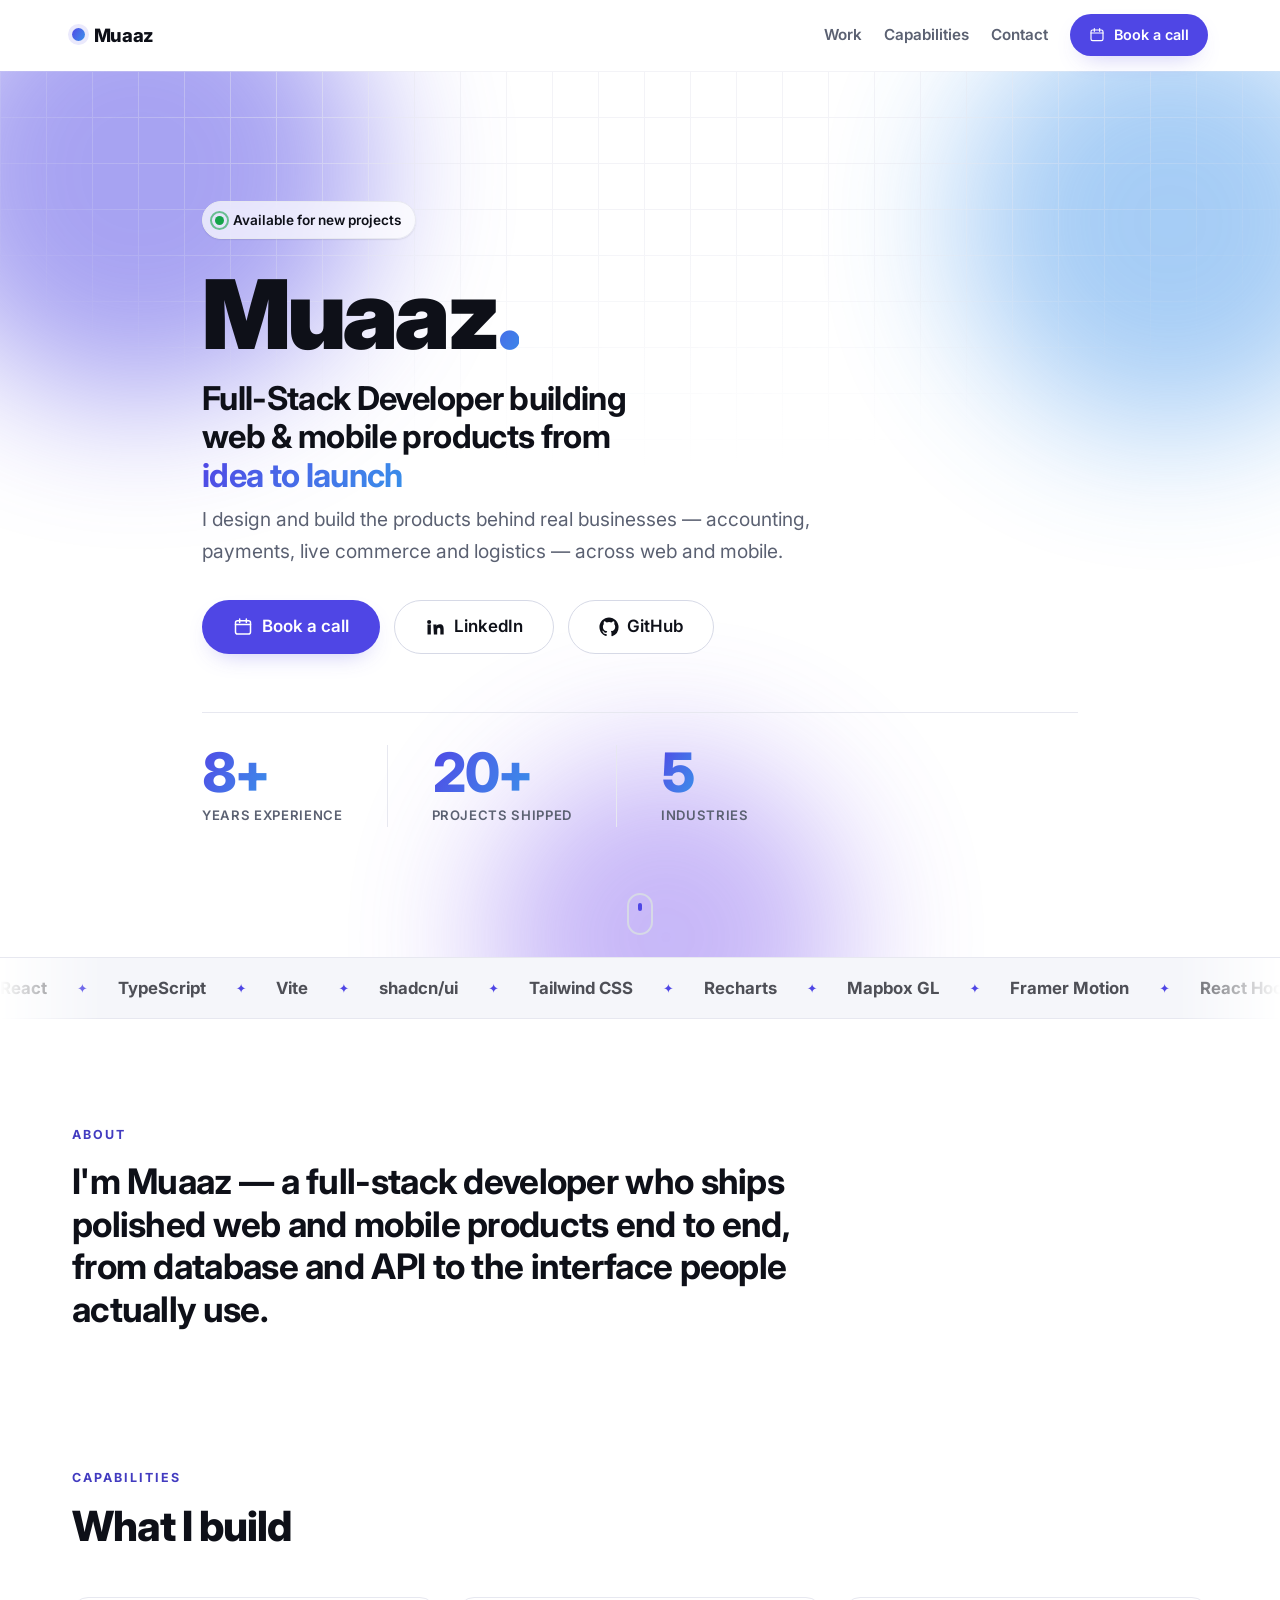
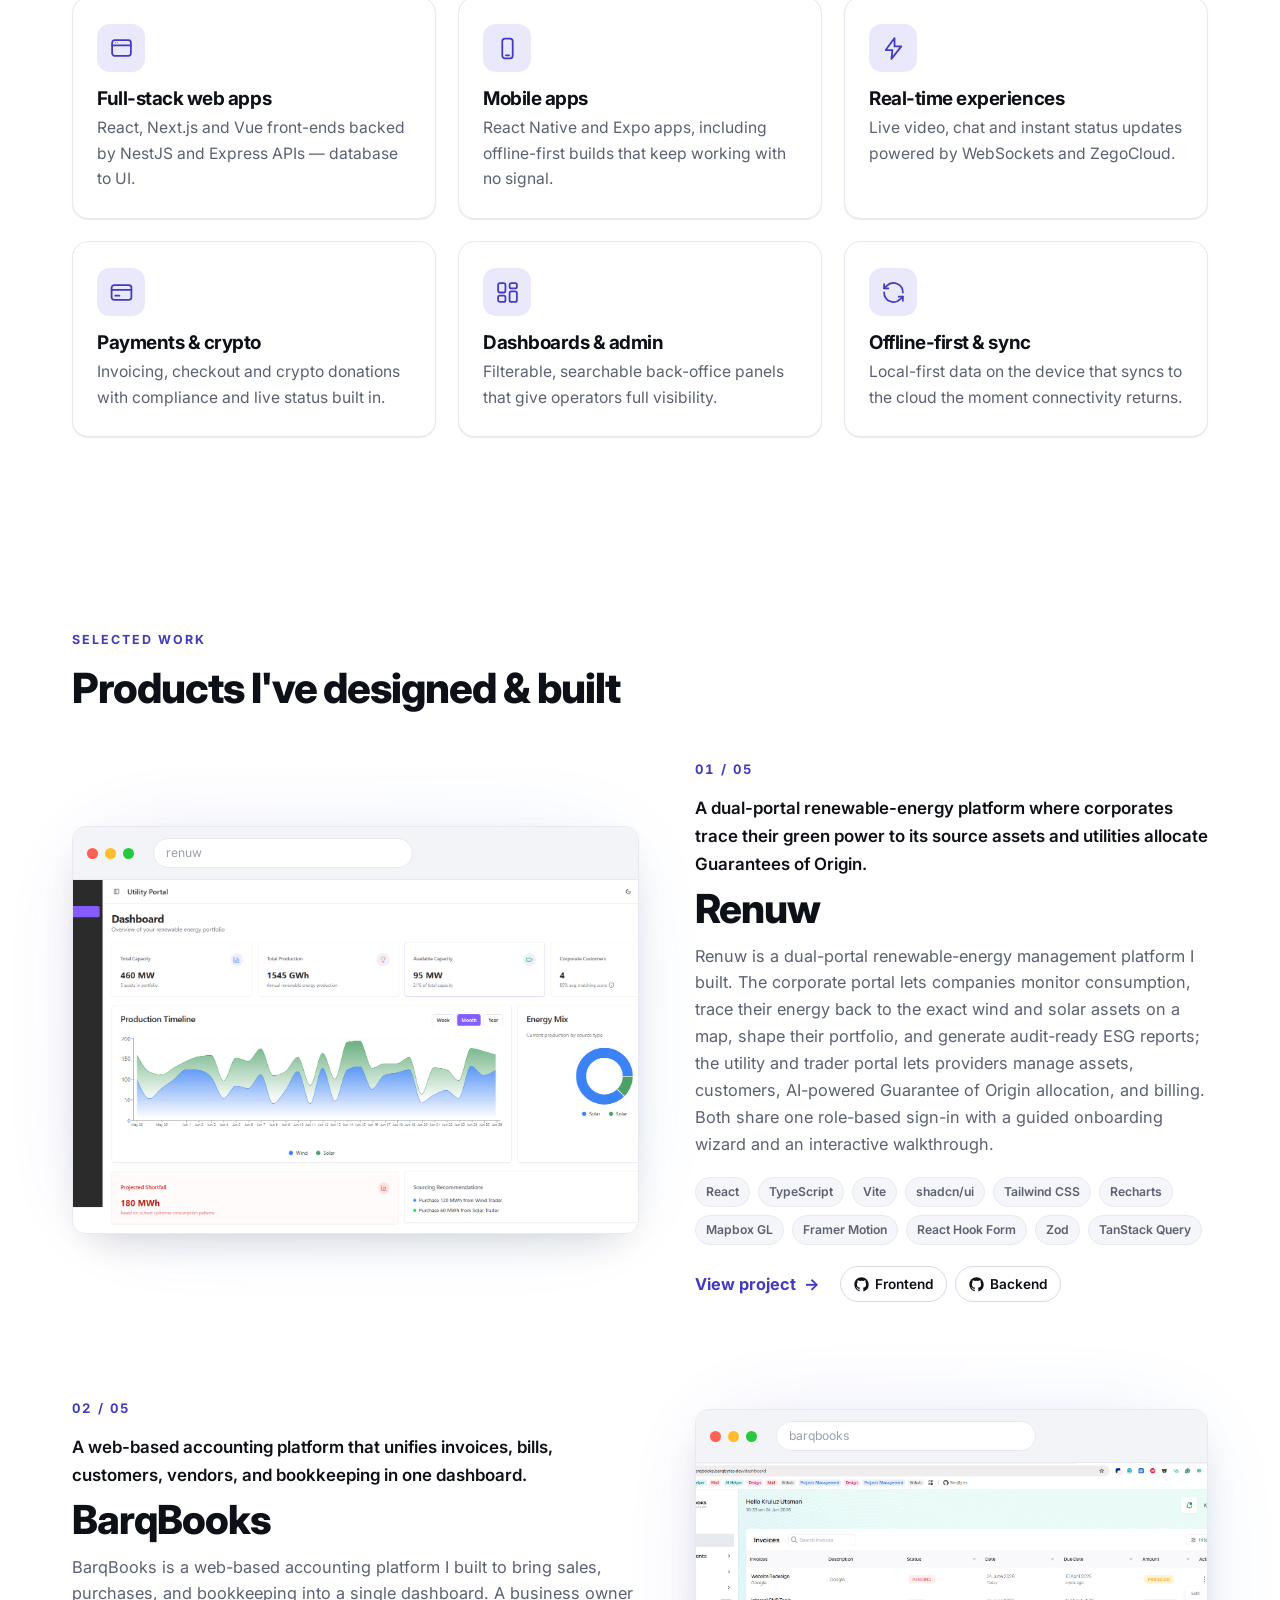
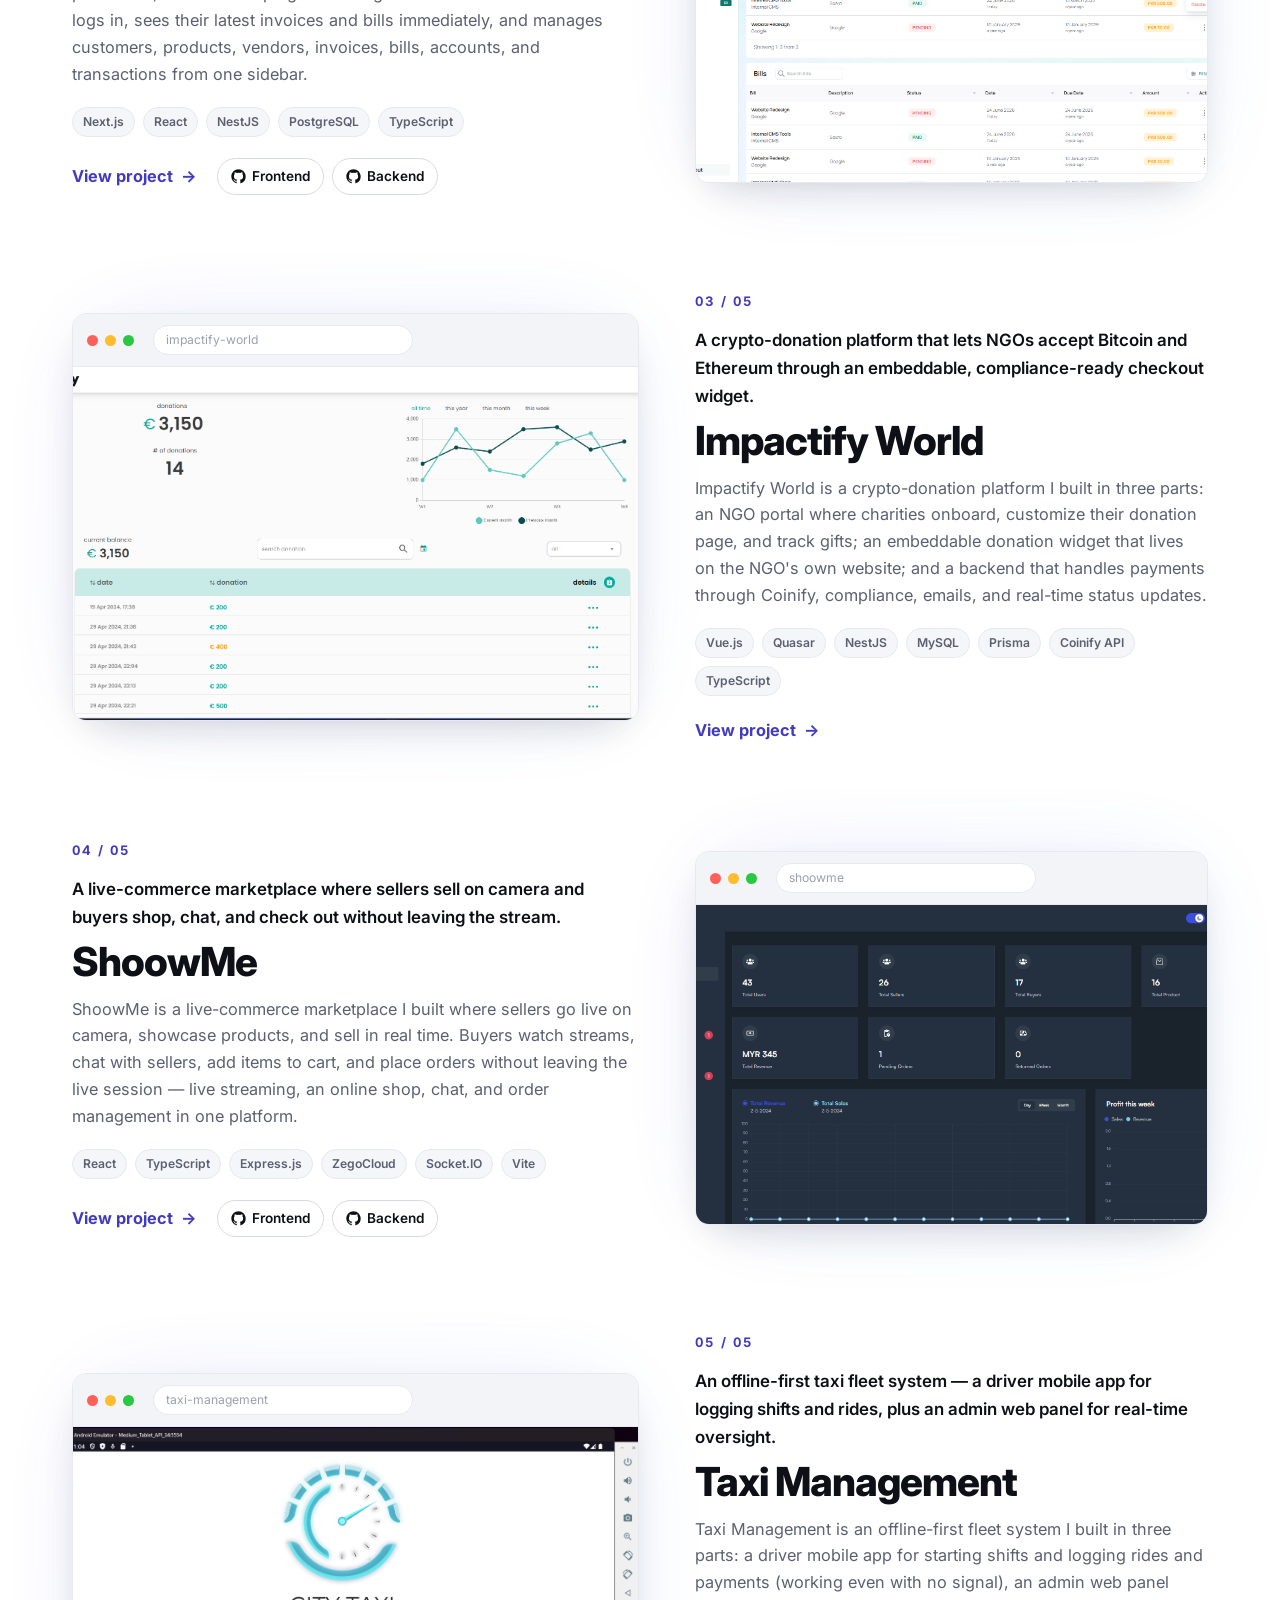
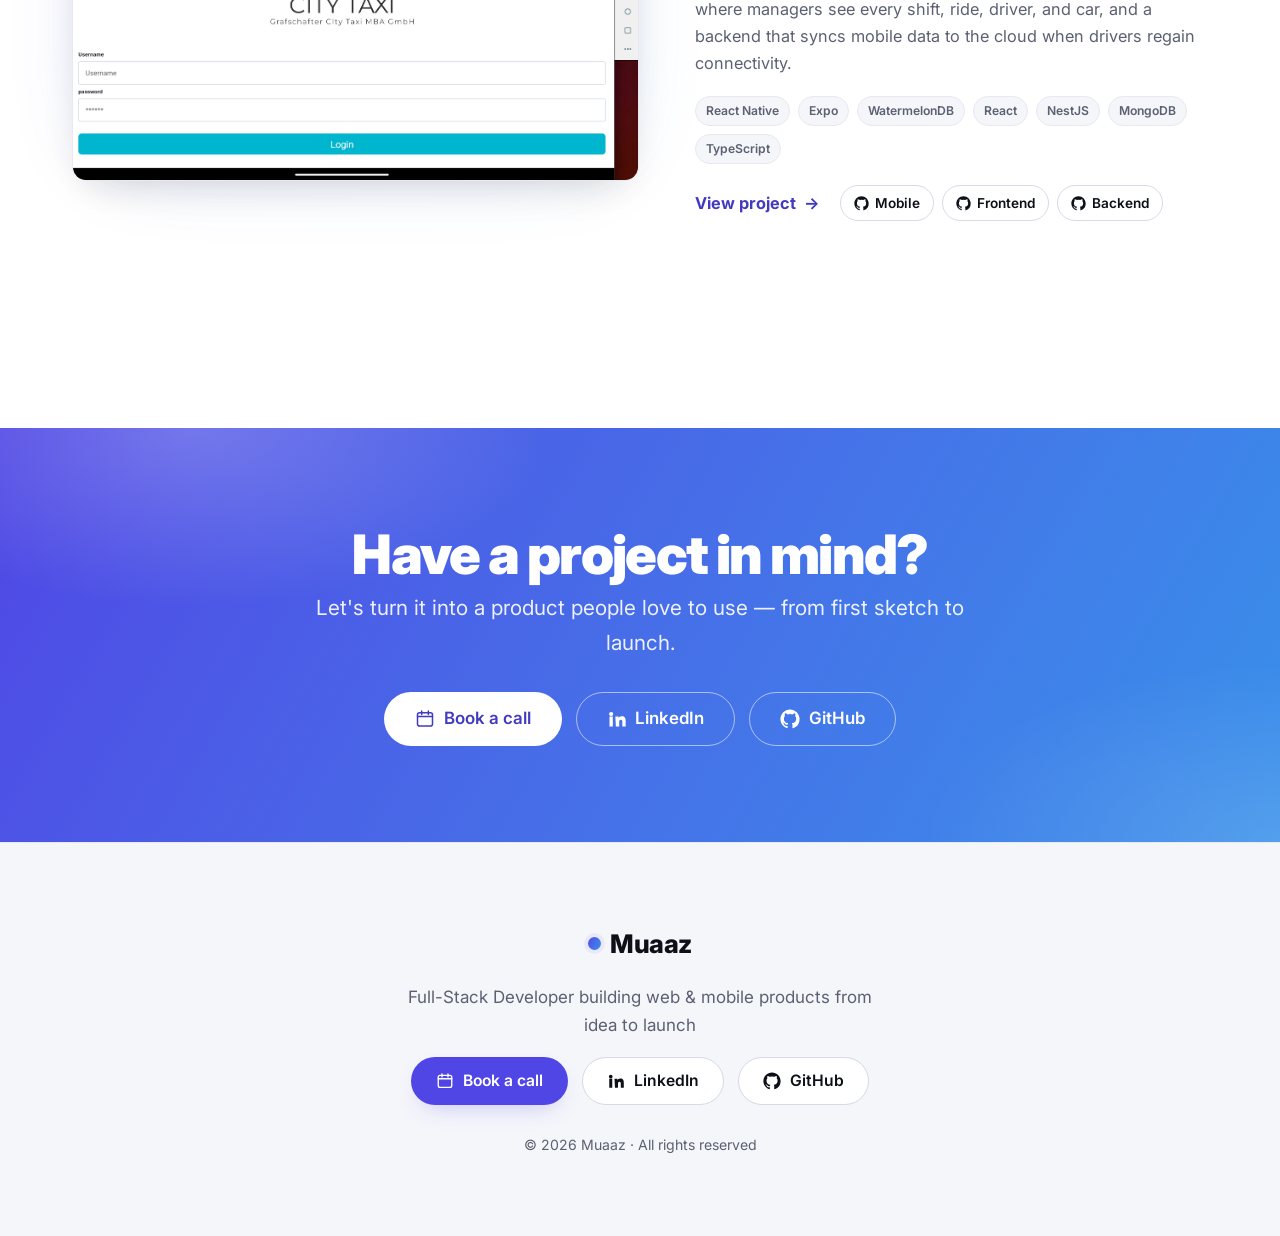
==== commit e3b5c254: "Update hero stats, tech marquee, and footer" ====
--- a/index.html
+++ b/index.html
@@ -26,15 +26,15 @@
       <p class="hero__sub">I design and build the products behind real businesses — accounting, payments, live commerce and logistics — across web and mobile.</p>
       <div class="btn-row"><a class="btn btn--primary btn--lg" href="https://calendly.com/muaaz-hamood-barqbytes" target="_blank" rel="noopener" aria-label="Book a call on Calendly"><svg class="btn__ico" viewBox="0 0 24 24" fill="none" stroke="currentColor" stroke-width="1.8" stroke-linecap="round" stroke-linejoin="round" aria-hidden="true"><rect x="3" y="4.5" width="18" height="16" rx="2.5"/><path d="M3 9h18"/><path d="M8 2.5v4M16 2.5v4"/></svg> Book a call</a><a class="btn btn--outline btn--lg" href="https://www.linkedin.com/in/muaaz-hamood/" target="_blank" rel="noopener" aria-label="Open LinkedIn profile in a new tab"><svg class="btn__ico" viewBox="0 0 24 24" fill="currentColor" aria-hidden="true"><path d="M4.98 3.5a2.5 2.5 0 1 1 0 5 2.5 2.5 0 0 1 0-5zM3 9h4v12H3zM10 9h3.8v1.7h.05c.53-.95 1.83-1.95 3.77-1.95 4.03 0 4.78 2.5 4.78 5.76V21h-4v-5.26c0-1.25-.02-2.86-1.74-2.86-1.75 0-2.02 1.36-2.02 2.77V21h-4z"/></svg> LinkedIn</a><a class="btn btn--outline btn--lg" href="https://github.com/Muaaz852" target="_blank" rel="noopener" aria-label="Open GitHub profile in a new tab"><svg class="btn__ico" viewBox="0 0 24 24" fill="currentColor" aria-hidden="true"><path d="M12 .5C5.73.5.5 5.73.5 12c0 5.08 3.29 9.39 7.86 10.91.58.11.79-.25.79-.56 0-.27-.01-1.16-.02-2.1-3.2.7-3.88-1.36-3.88-1.36-.52-1.33-1.28-1.68-1.28-1.68-1.05-.72.08-.7.08-.7 1.16.08 1.77 1.19 1.77 1.19 1.03 1.77 2.7 1.26 3.36.96.1-.75.4-1.26.73-1.55-2.55-.29-5.23-1.28-5.23-5.69 0-1.26.45-2.29 1.19-3.1-.12-.29-.52-1.46.11-3.05 0 0 .97-.31 3.18 1.18a11 11 0 0 1 5.8 0c2.2-1.49 3.17-1.18 3.17-1.18.63 1.59.23 2.76.11 3.05.74.81 1.19 1.84 1.19 3.1 0 4.42-2.69 5.39-5.25 5.68.41.36.78 1.06.78 2.14 0 1.55-.01 2.8-.01 3.18 0 .31.21.68.8.56A11.51 11.51 0 0 0 23.5 12C23.5 5.73 18.27.5 12 .5z"/></svg> GitHub</a></div>
       <ul class="stats">
-        <li class="stat"><span class="stat__num" data-count="5">5</span><span class="stat__label">Products shipped</span></li>
+        <li class="stat"><span class="stat__num" data-count="8" data-suffix="+">8+</span><span class="stat__label">Years experience</span></li>
+        <li class="stat"><span class="stat__num" data-count="20" data-suffix="+">20+</span><span class="stat__label">Projects shipped</span></li>
         <li class="stat"><span class="stat__num" data-count="5">5</span><span class="stat__label">Industries</span></li>
-        <li class="stat"><span class="stat__num" data-count="9">9</span><span class="stat__label">Public repos</span></li>
       </ul>
     </div>
     <a class="scroll-cue" href="#work" aria-label="Scroll to work"><span></span></a>
   </section>
 
-  <div class="marquee" aria-hidden="true"><div class="marquee__track"><span>React</span><span class="marquee__sep" aria-hidden="true">✦</span><span>TypeScript</span><span class="marquee__sep" aria-hidden="true">✦</span><span>Vite</span><span class="marquee__sep" aria-hidden="true">✦</span><span>shadcn/ui</span><span class="marquee__sep" aria-hidden="true">✦</span><span>Tailwind CSS</span><span class="marquee__sep" aria-hidden="true">✦</span><span>Recharts</span><span class="marquee__sep" aria-hidden="true">✦</span><span>Mapbox GL</span><span class="marquee__sep" aria-hidden="true">✦</span><span>Framer Motion</span><span class="marquee__sep" aria-hidden="true">✦</span><span>React Hook Form</span><span class="marquee__sep" aria-hidden="true">✦</span><span>Zod</span><span class="marquee__sep" aria-hidden="true">✦</span><span>TanStack Query</span><span class="marquee__sep" aria-hidden="true">✦</span><span>Next.js</span><span class="marquee__sep" aria-hidden="true">✦</span><span>NestJS</span><span class="marquee__sep" aria-hidden="true">✦</span><span>PostgreSQL</span><span class="marquee__sep" aria-hidden="true">✦</span><span>Vue.js</span><span class="marquee__sep" aria-hidden="true">✦</span><span>Quasar</span><span class="marquee__sep" aria-hidden="true">✦</span><span>MySQL</span><span class="marquee__sep" aria-hidden="true">✦</span><span>Prisma</span><span class="marquee__sep" aria-hidden="true">✦</span><span>Coinify API</span><span class="marquee__sep" aria-hidden="true">✦</span><span>Express.js</span><span class="marquee__sep" aria-hidden="true">✦</span><span>ZegoCloud</span><span class="marquee__sep" aria-hidden="true">✦</span><span>Socket.IO</span><span class="marquee__sep" aria-hidden="true">✦</span><span>React Native</span><span class="marquee__sep" aria-hidden="true">✦</span><span>Expo</span><span class="marquee__sep" aria-hidden="true">✦</span><span>WatermelonDB</span><span class="marquee__sep" aria-hidden="true">✦</span><span>MongoDB</span><span class="marquee__sep" aria-hidden="true">✦</span><span>React</span><span class="marquee__sep" aria-hidden="true">✦</span><span>TypeScript</span><span class="marquee__sep" aria-hidden="true">✦</span><span>Vite</span><span class="marquee__sep" aria-hidden="true">✦</span><span>shadcn/ui</span><span class="marquee__sep" aria-hidden="true">✦</span><span>Tailwind CSS</span><span class="marquee__sep" aria-hidden="true">✦</span><span>Recharts</span><span class="marquee__sep" aria-hidden="true">✦</span><span>Mapbox GL</span><span class="marquee__sep" aria-hidden="true">✦</span><span>Framer Motion</span><span class="marquee__sep" aria-hidden="true">✦</span><span>React Hook Form</span><span class="marquee__sep" aria-hidden="true">✦</span><span>Zod</span><span class="marquee__sep" aria-hidden="true">✦</span><span>TanStack Query</span><span class="marquee__sep" aria-hidden="true">✦</span><span>Next.js</span><span class="marquee__sep" aria-hidden="true">✦</span><span>NestJS</span><span class="marquee__sep" aria-hidden="true">✦</span><span>PostgreSQL</span><span class="marquee__sep" aria-hidden="true">✦</span><span>Vue.js</span><span class="marquee__sep" aria-hidden="true">✦</span><span>Quasar</span><span class="marquee__sep" aria-hidden="true">✦</span><span>MySQL</span><span class="marquee__sep" aria-hidden="true">✦</span><span>Prisma</span><span class="marquee__sep" aria-hidden="true">✦</span><span>Coinify API</span><span class="marquee__sep" aria-hidden="true">✦</span><span>Express.js</span><span class="marquee__sep" aria-hidden="true">✦</span><span>ZegoCloud</span><span class="marquee__sep" aria-hidden="true">✦</span><span>Socket.IO</span><span class="marquee__sep" aria-hidden="true">✦</span><span>React Native</span><span class="marquee__sep" aria-hidden="true">✦</span><span>Expo</span><span class="marquee__sep" aria-hidden="true">✦</span><span>WatermelonDB</span><span class="marquee__sep" aria-hidden="true">✦</span><span>MongoDB</span><span class="marquee__sep" aria-hidden="true">✦</span></div></div>
+  <div class="marquee" aria-hidden="true"><div class="marquee__track"><span>React</span><span class="marquee__sep" aria-hidden="true">✦</span><span>TypeScript</span><span class="marquee__sep" aria-hidden="true">✦</span><span>Vite</span><span class="marquee__sep" aria-hidden="true">✦</span><span>shadcn/ui</span><span class="marquee__sep" aria-hidden="true">✦</span><span>Tailwind CSS</span><span class="marquee__sep" aria-hidden="true">✦</span><span>Recharts</span><span class="marquee__sep" aria-hidden="true">✦</span><span>Mapbox GL</span><span class="marquee__sep" aria-hidden="true">✦</span><span>Framer Motion</span><span class="marquee__sep" aria-hidden="true">✦</span><span>React Hook Form</span><span class="marquee__sep" aria-hidden="true">✦</span><span>Zod</span><span class="marquee__sep" aria-hidden="true">✦</span><span>TanStack Query</span><span class="marquee__sep" aria-hidden="true">✦</span><span>Next.js</span><span class="marquee__sep" aria-hidden="true">✦</span><span>NestJS</span><span class="marquee__sep" aria-hidden="true">✦</span><span>PostgreSQL</span><span class="marquee__sep" aria-hidden="true">✦</span><span>Vue.js</span><span class="marquee__sep" aria-hidden="true">✦</span><span>Quasar</span><span class="marquee__sep" aria-hidden="true">✦</span><span>MySQL</span><span class="marquee__sep" aria-hidden="true">✦</span><span>Prisma</span><span class="marquee__sep" aria-hidden="true">✦</span><span>Coinify API</span><span class="marquee__sep" aria-hidden="true">✦</span><span>Express.js</span><span class="marquee__sep" aria-hidden="true">✦</span><span>ZegoCloud</span><span class="marquee__sep" aria-hidden="true">✦</span><span>Socket.IO</span><span class="marquee__sep" aria-hidden="true">✦</span><span>React Native</span><span class="marquee__sep" aria-hidden="true">✦</span><span>Expo</span><span class="marquee__sep" aria-hidden="true">✦</span><span>WatermelonDB</span><span class="marquee__sep" aria-hidden="true">✦</span><span>MongoDB</span><span class="marquee__sep" aria-hidden="true">✦</span><span>Node.js</span><span class="marquee__sep" aria-hidden="true">✦</span><span>Redis</span><span class="marquee__sep" aria-hidden="true">✦</span><span>BullMQ</span><span class="marquee__sep" aria-hidden="true">✦</span><span>Docker</span><span class="marquee__sep" aria-hidden="true">✦</span><span>WebSockets</span><span class="marquee__sep" aria-hidden="true">✦</span><span>REST APIs</span><span class="marquee__sep" aria-hidden="true">✦</span><span>Webhooks</span><span class="marquee__sep" aria-hidden="true">✦</span><span>Neo4j</span><span class="marquee__sep" aria-hidden="true">✦</span><span>SQLite</span><span class="marquee__sep" aria-hidden="true">✦</span><span>React</span><span class="marquee__sep" aria-hidden="true">✦</span><span>TypeScript</span><span class="marquee__sep" aria-hidden="true">✦</span><span>Vite</span><span class="marquee__sep" aria-hidden="true">✦</span><span>shadcn/ui</span><span class="marquee__sep" aria-hidden="true">✦</span><span>Tailwind CSS</span><span class="marquee__sep" aria-hidden="true">✦</span><span>Recharts</span><span class="marquee__sep" aria-hidden="true">✦</span><span>Mapbox GL</span><span class="marquee__sep" aria-hidden="true">✦</span><span>Framer Motion</span><span class="marquee__sep" aria-hidden="true">✦</span><span>React Hook Form</span><span class="marquee__sep" aria-hidden="true">✦</span><span>Zod</span><span class="marquee__sep" aria-hidden="true">✦</span><span>TanStack Query</span><span class="marquee__sep" aria-hidden="true">✦</span><span>Next.js</span><span class="marquee__sep" aria-hidden="true">✦</span><span>NestJS</span><span class="marquee__sep" aria-hidden="true">✦</span><span>PostgreSQL</span><span class="marquee__sep" aria-hidden="true">✦</span><span>Vue.js</span><span class="marquee__sep" aria-hidden="true">✦</span><span>Quasar</span><span class="marquee__sep" aria-hidden="true">✦</span><span>MySQL</span><span class="marquee__sep" aria-hidden="true">✦</span><span>Prisma</span><span class="marquee__sep" aria-hidden="true">✦</span><span>Coinify API</span><span class="marquee__sep" aria-hidden="true">✦</span><span>Express.js</span><span class="marquee__sep" aria-hidden="true">✦</span><span>ZegoCloud</span><span class="marquee__sep" aria-hidden="true">✦</span><span>Socket.IO</span><span class="marquee__sep" aria-hidden="true">✦</span><span>React Native</span><span class="marquee__sep" aria-hidden="true">✦</span><span>Expo</span><span class="marquee__sep" aria-hidden="true">✦</span><span>WatermelonDB</span><span class="marquee__sep" aria-hidden="true">✦</span><span>MongoDB</span><span class="marquee__sep" aria-hidden="true">✦</span><span>Node.js</span><span class="marquee__sep" aria-hidden="true">✦</span><span>Redis</span><span class="marquee__sep" aria-hidden="true">✦</span><span>BullMQ</span><span class="marquee__sep" aria-hidden="true">✦</span><span>Docker</span><span class="marquee__sep" aria-hidden="true">✦</span><span>WebSockets</span><span class="marquee__sep" aria-hidden="true">✦</span><span>REST APIs</span><span class="marquee__sep" aria-hidden="true">✦</span><span>Webhooks</span><span class="marquee__sep" aria-hidden="true">✦</span><span>Neo4j</span><span class="marquee__sep" aria-hidden="true">✦</span><span>SQLite</span><span class="marquee__sep" aria-hidden="true">✦</span></div></div>
 
   <section class="about container" id="about" aria-labelledby="about-h" data-reveal>
     <p class="eyebrow">About</p>
@@ -58,7 +58,7 @@
   </section>
 </main>
 <section class="cta-band"><div class="container cta-band__inner" data-reveal><h2 class="cta-band__title">Have a project in mind?</h2><p class="cta-band__text">Let's turn it into a product people love to use — from first sketch to launch.</p><div class="btn-row btn-row--center"><a class="btn btn--on-accent btn--lg" href="https://calendly.com/muaaz-hamood-barqbytes" target="_blank" rel="noopener" aria-label="Book a call on Calendly"><svg class="btn__ico" viewBox="0 0 24 24" fill="none" stroke="currentColor" stroke-width="1.8" stroke-linecap="round" stroke-linejoin="round" aria-hidden="true"><rect x="3" y="4.5" width="18" height="16" rx="2.5"/><path d="M3 9h18"/><path d="M8 2.5v4M16 2.5v4"/></svg> Book a call</a><a class="btn btn--on-accent-outline btn--lg" href="https://www.linkedin.com/in/muaaz-hamood/" target="_blank" rel="noopener" aria-label="Open LinkedIn profile in a new tab"><svg class="btn__ico" viewBox="0 0 24 24" fill="currentColor" aria-hidden="true"><path d="M4.98 3.5a2.5 2.5 0 1 1 0 5 2.5 2.5 0 0 1 0-5zM3 9h4v12H3zM10 9h3.8v1.7h.05c.53-.95 1.83-1.95 3.77-1.95 4.03 0 4.78 2.5 4.78 5.76V21h-4v-5.26c0-1.25-.02-2.86-1.74-2.86-1.75 0-2.02 1.36-2.02 2.77V21h-4z"/></svg> LinkedIn</a><a class="btn btn--on-accent-outline btn--lg" href="https://github.com/Muaaz852" target="_blank" rel="noopener" aria-label="Open GitHub profile in a new tab"><svg class="btn__ico" viewBox="0 0 24 24" fill="currentColor" aria-hidden="true"><path d="M12 .5C5.73.5.5 5.73.5 12c0 5.08 3.29 9.39 7.86 10.91.58.11.79-.25.79-.56 0-.27-.01-1.16-.02-2.1-3.2.7-3.88-1.36-3.88-1.36-.52-1.33-1.28-1.68-1.28-1.68-1.05-.72.08-.7.08-.7 1.16.08 1.77 1.19 1.77 1.19 1.03 1.77 2.7 1.26 3.36.96.1-.75.4-1.26.73-1.55-2.55-.29-5.23-1.28-5.23-5.69 0-1.26.45-2.29 1.19-3.1-.12-.29-.52-1.46.11-3.05 0 0 .97-.31 3.18 1.18a11 11 0 0 1 5.8 0c2.2-1.49 3.17-1.18 3.17-1.18.63 1.59.23 2.76.11 3.05.74.81 1.19 1.84 1.19 3.1 0 4.42-2.69 5.39-5.25 5.68.41.36.78 1.06.78 2.14 0 1.55-.01 2.8-.01 3.18 0 .31.21.68.8.56A11.51 11.51 0 0 0 23.5 12C23.5 5.73 18.27.5 12 .5z"/></svg> GitHub</a></div></div></section>
-<footer class="site-footer" id="contact"><div class="container site-footer__inner"><a class="brand brand--lg" href="index.html"><span class="brand__dot" aria-hidden="true"></span>Muaaz</a><p class="site-footer__tag">Full-Stack Developer building web &amp; mobile products from idea to launch</p><div class="btn-row btn-row--center"><a class="btn btn--primary" href="https://calendly.com/muaaz-hamood-barqbytes" target="_blank" rel="noopener" aria-label="Book a call on Calendly"><svg class="btn__ico" viewBox="0 0 24 24" fill="none" stroke="currentColor" stroke-width="1.8" stroke-linecap="round" stroke-linejoin="round" aria-hidden="true"><rect x="3" y="4.5" width="18" height="16" rx="2.5"/><path d="M3 9h18"/><path d="M8 2.5v4M16 2.5v4"/></svg> Book a call</a><a class="btn btn--outline" href="https://www.linkedin.com/in/muaaz-hamood/" target="_blank" rel="noopener" aria-label="Open LinkedIn profile in a new tab"><svg class="btn__ico" viewBox="0 0 24 24" fill="currentColor" aria-hidden="true"><path d="M4.98 3.5a2.5 2.5 0 1 1 0 5 2.5 2.5 0 0 1 0-5zM3 9h4v12H3zM10 9h3.8v1.7h.05c.53-.95 1.83-1.95 3.77-1.95 4.03 0 4.78 2.5 4.78 5.76V21h-4v-5.26c0-1.25-.02-2.86-1.74-2.86-1.75 0-2.02 1.36-2.02 2.77V21h-4z"/></svg> LinkedIn</a><a class="btn btn--outline" href="https://github.com/Muaaz852" target="_blank" rel="noopener" aria-label="Open GitHub profile in a new tab"><svg class="btn__ico" viewBox="0 0 24 24" fill="currentColor" aria-hidden="true"><path d="M12 .5C5.73.5.5 5.73.5 12c0 5.08 3.29 9.39 7.86 10.91.58.11.79-.25.79-.56 0-.27-.01-1.16-.02-2.1-3.2.7-3.88-1.36-3.88-1.36-.52-1.33-1.28-1.68-1.28-1.68-1.05-.72.08-.7.08-.7 1.16.08 1.77 1.19 1.77 1.19 1.03 1.77 2.7 1.26 3.36.96.1-.75.4-1.26.73-1.55-2.55-.29-5.23-1.28-5.23-5.69 0-1.26.45-2.29 1.19-3.1-.12-.29-.52-1.46.11-3.05 0 0 .97-.31 3.18 1.18a11 11 0 0 1 5.8 0c2.2-1.49 3.17-1.18 3.17-1.18.63 1.59.23 2.76.11 3.05.74.81 1.19 1.84 1.19 3.1 0 4.42-2.69 5.39-5.25 5.68.41.36.78 1.06.78 2.14 0 1.55-.01 2.8-.01 3.18 0 .31.21.68.8.56A11.51 11.51 0 0 0 23.5 12C23.5 5.73 18.27.5 12 .5z"/></svg> GitHub</a></div><p class="site-footer__legal">© 2026 Muaaz · Built with HTML, CSS &amp; vanilla JS</p></div></footer>
+<footer class="site-footer" id="contact"><div class="container site-footer__inner"><a class="brand brand--lg" href="index.html"><span class="brand__dot" aria-hidden="true"></span>Muaaz</a><p class="site-footer__tag">Full-Stack Developer building web &amp; mobile products from idea to launch</p><div class="btn-row btn-row--center"><a class="btn btn--primary" href="https://calendly.com/muaaz-hamood-barqbytes" target="_blank" rel="noopener" aria-label="Book a call on Calendly"><svg class="btn__ico" viewBox="0 0 24 24" fill="none" stroke="currentColor" stroke-width="1.8" stroke-linecap="round" stroke-linejoin="round" aria-hidden="true"><rect x="3" y="4.5" width="18" height="16" rx="2.5"/><path d="M3 9h18"/><path d="M8 2.5v4M16 2.5v4"/></svg> Book a call</a><a class="btn btn--outline" href="https://www.linkedin.com/in/muaaz-hamood/" target="_blank" rel="noopener" aria-label="Open LinkedIn profile in a new tab"><svg class="btn__ico" viewBox="0 0 24 24" fill="currentColor" aria-hidden="true"><path d="M4.98 3.5a2.5 2.5 0 1 1 0 5 2.5 2.5 0 0 1 0-5zM3 9h4v12H3zM10 9h3.8v1.7h.05c.53-.95 1.83-1.95 3.77-1.95 4.03 0 4.78 2.5 4.78 5.76V21h-4v-5.26c0-1.25-.02-2.86-1.74-2.86-1.75 0-2.02 1.36-2.02 2.77V21h-4z"/></svg> LinkedIn</a><a class="btn btn--outline" href="https://github.com/Muaaz852" target="_blank" rel="noopener" aria-label="Open GitHub profile in a new tab"><svg class="btn__ico" viewBox="0 0 24 24" fill="currentColor" aria-hidden="true"><path d="M12 .5C5.73.5.5 5.73.5 12c0 5.08 3.29 9.39 7.86 10.91.58.11.79-.25.79-.56 0-.27-.01-1.16-.02-2.1-3.2.7-3.88-1.36-3.88-1.36-.52-1.33-1.28-1.68-1.28-1.68-1.05-.72.08-.7.08-.7 1.16.08 1.77 1.19 1.77 1.19 1.03 1.77 2.7 1.26 3.36.96.1-.75.4-1.26.73-1.55-2.55-.29-5.23-1.28-5.23-5.69 0-1.26.45-2.29 1.19-3.1-.12-.29-.52-1.46.11-3.05 0 0 .97-.31 3.18 1.18a11 11 0 0 1 5.8 0c2.2-1.49 3.17-1.18 3.17-1.18.63 1.59.23 2.76.11 3.05.74.81 1.19 1.84 1.19 3.1 0 4.42-2.69 5.39-5.25 5.68.41.36.78 1.06.78 2.14 0 1.55-.01 2.8-.01 3.18 0 .31.21.68.8.56A11.51 11.51 0 0 0 23.5 12C23.5 5.73 18.27.5 12 .5z"/></svg> GitHub</a></div><p class="site-footer__legal">© 2026 Muaaz · All rights reserved</p></div></footer>
 <script src="assets/js/main.js" defer></script>
 </body>
 </html>
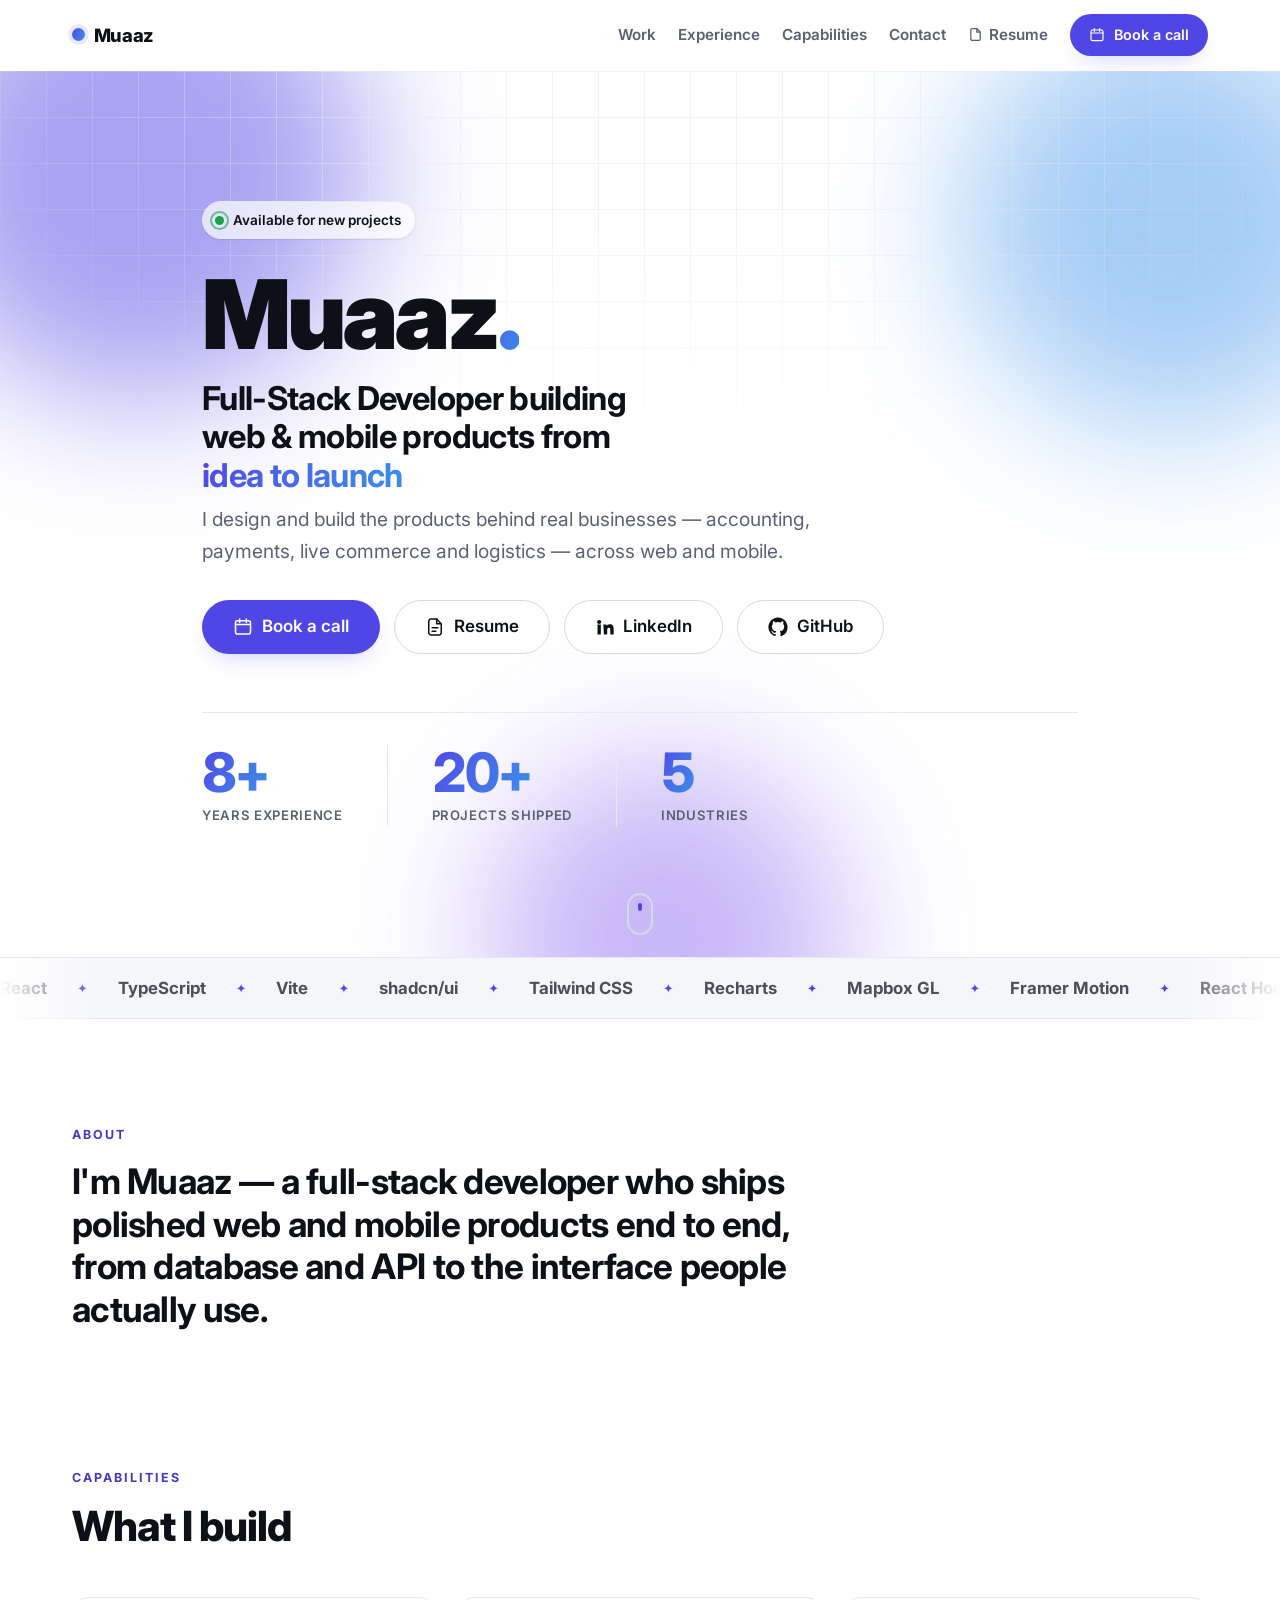
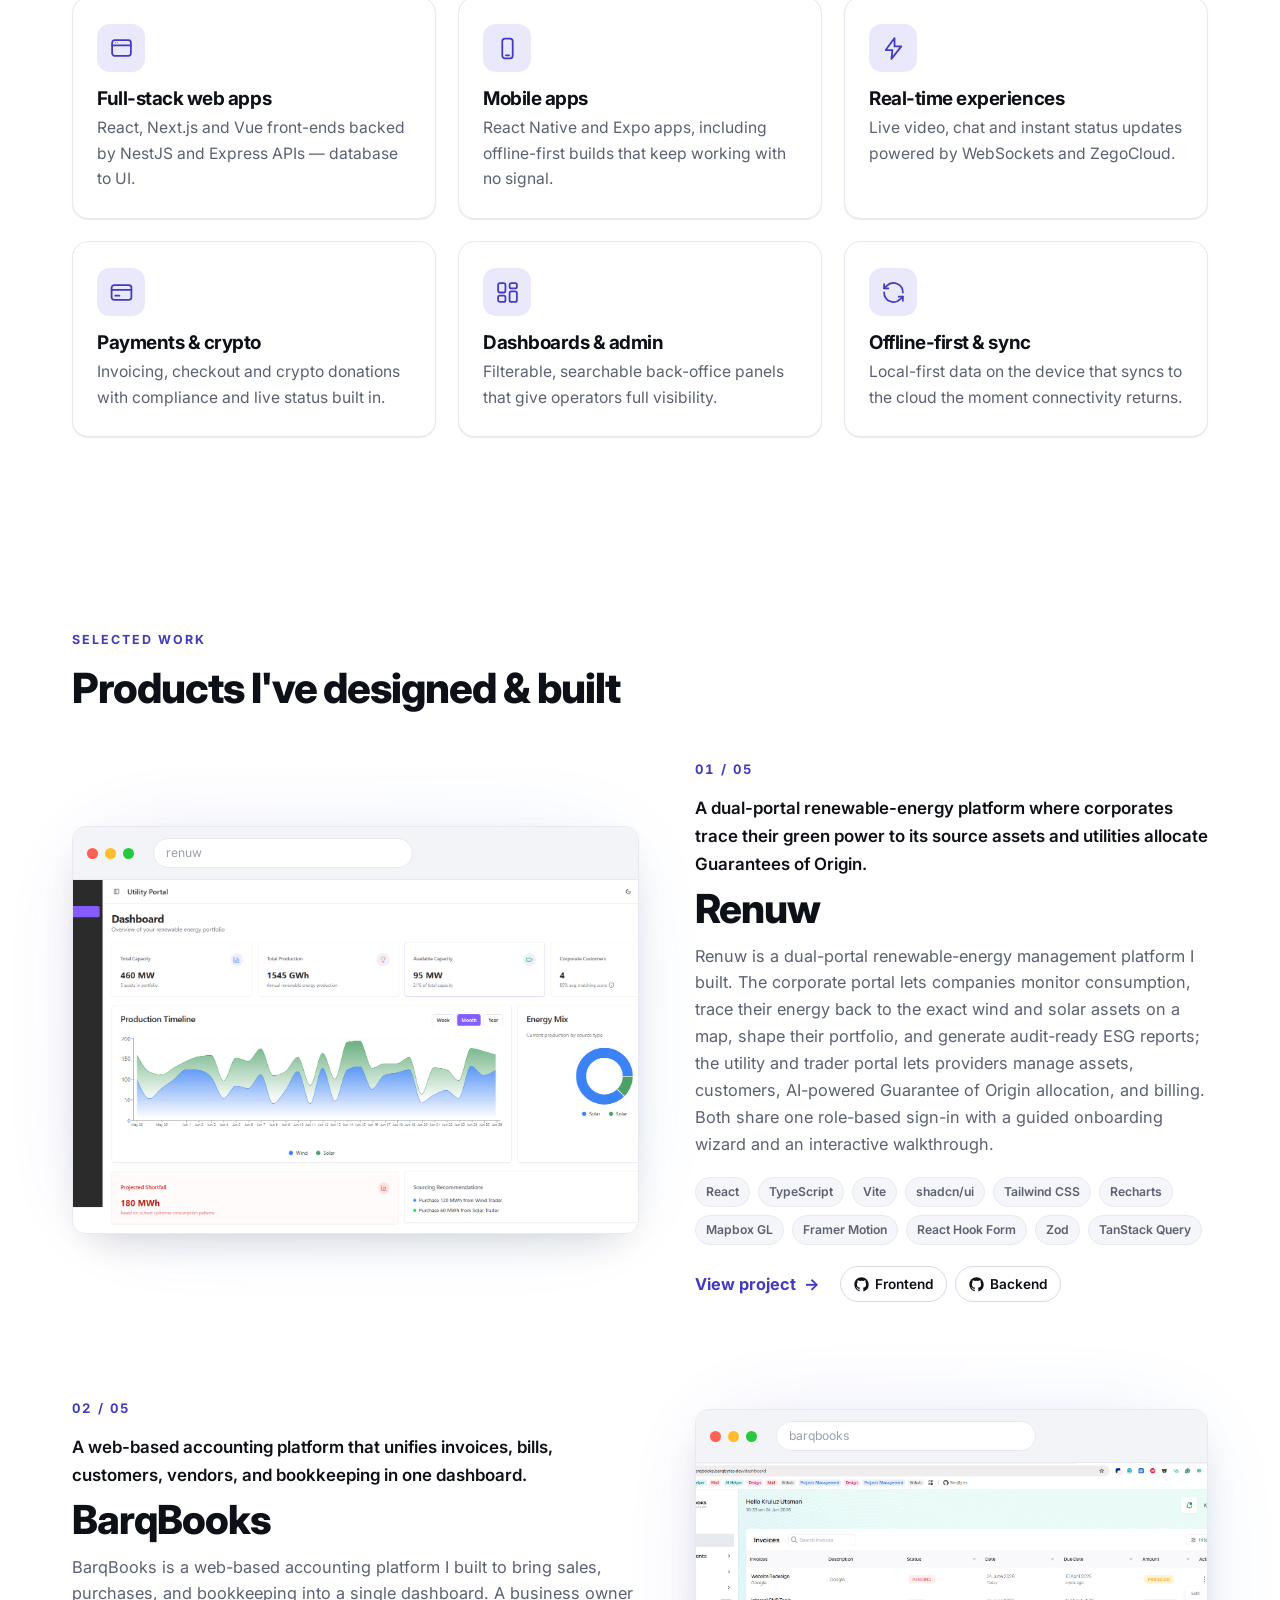
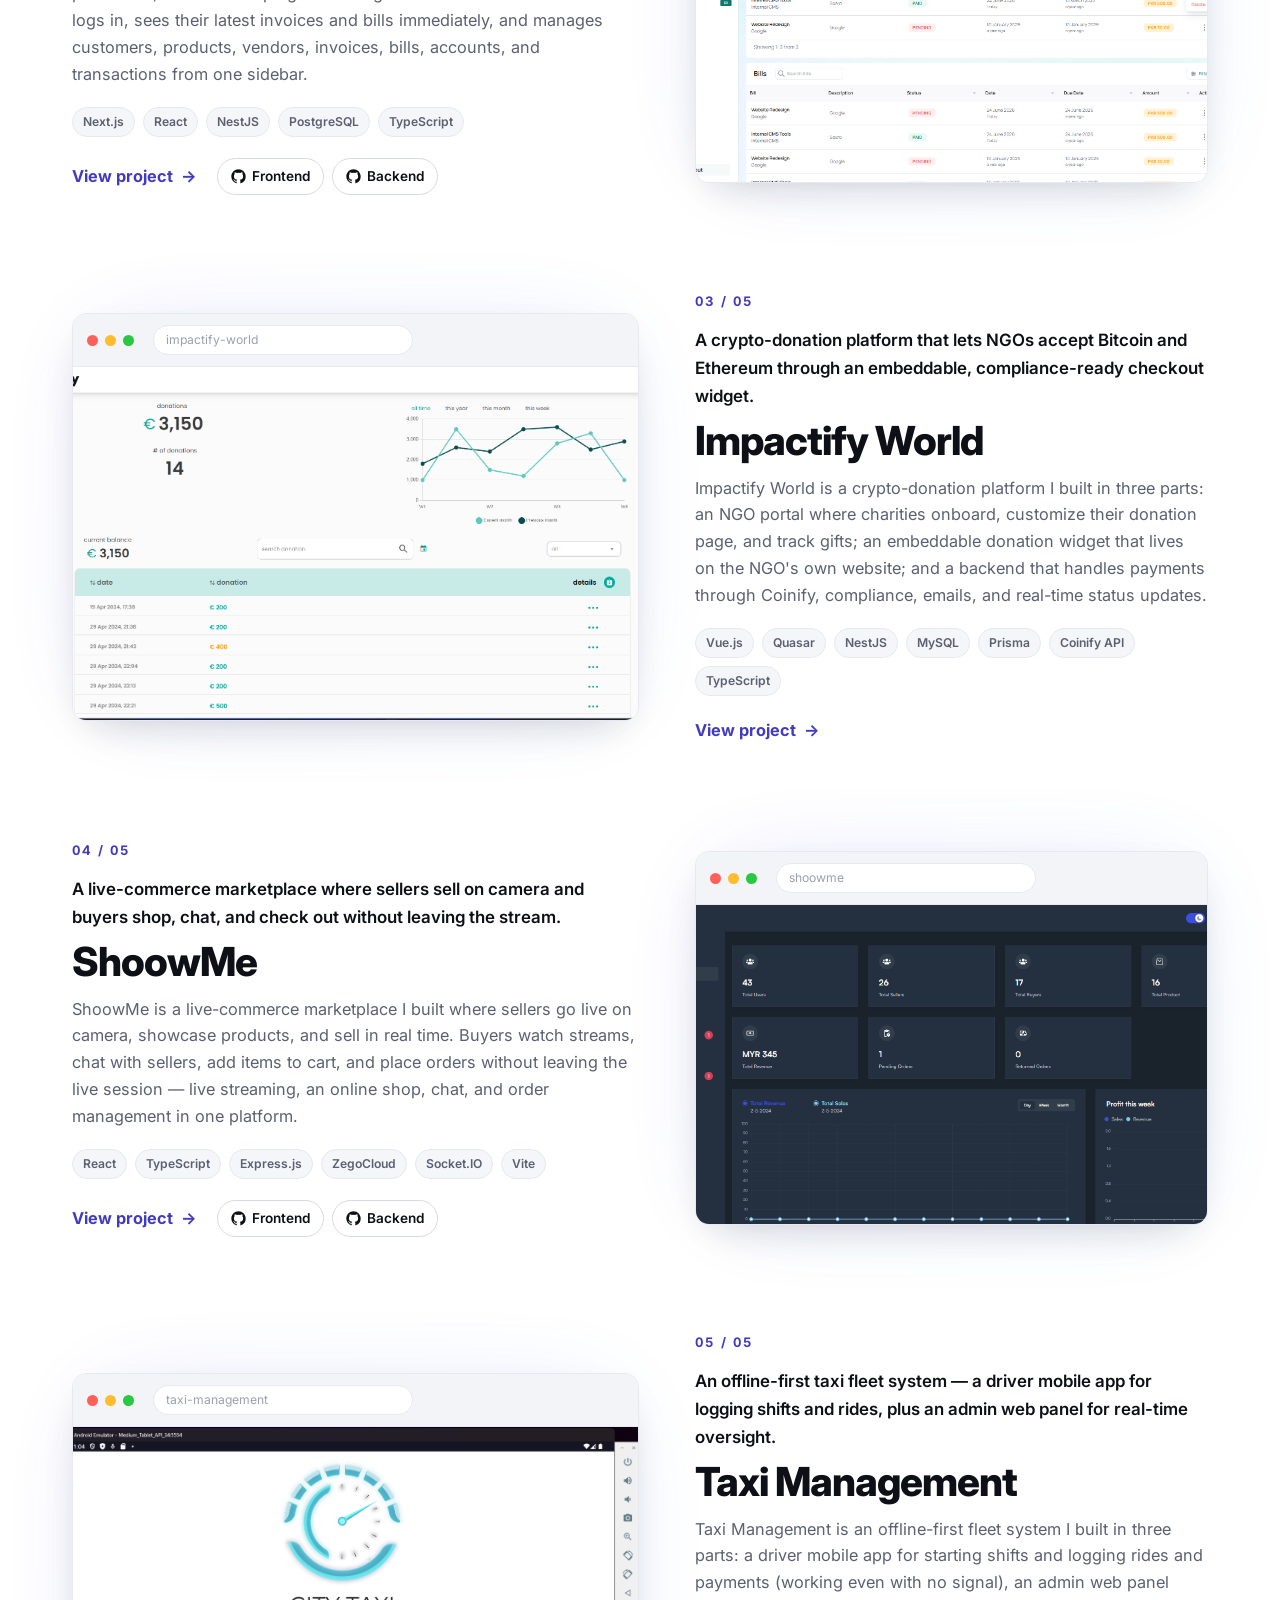
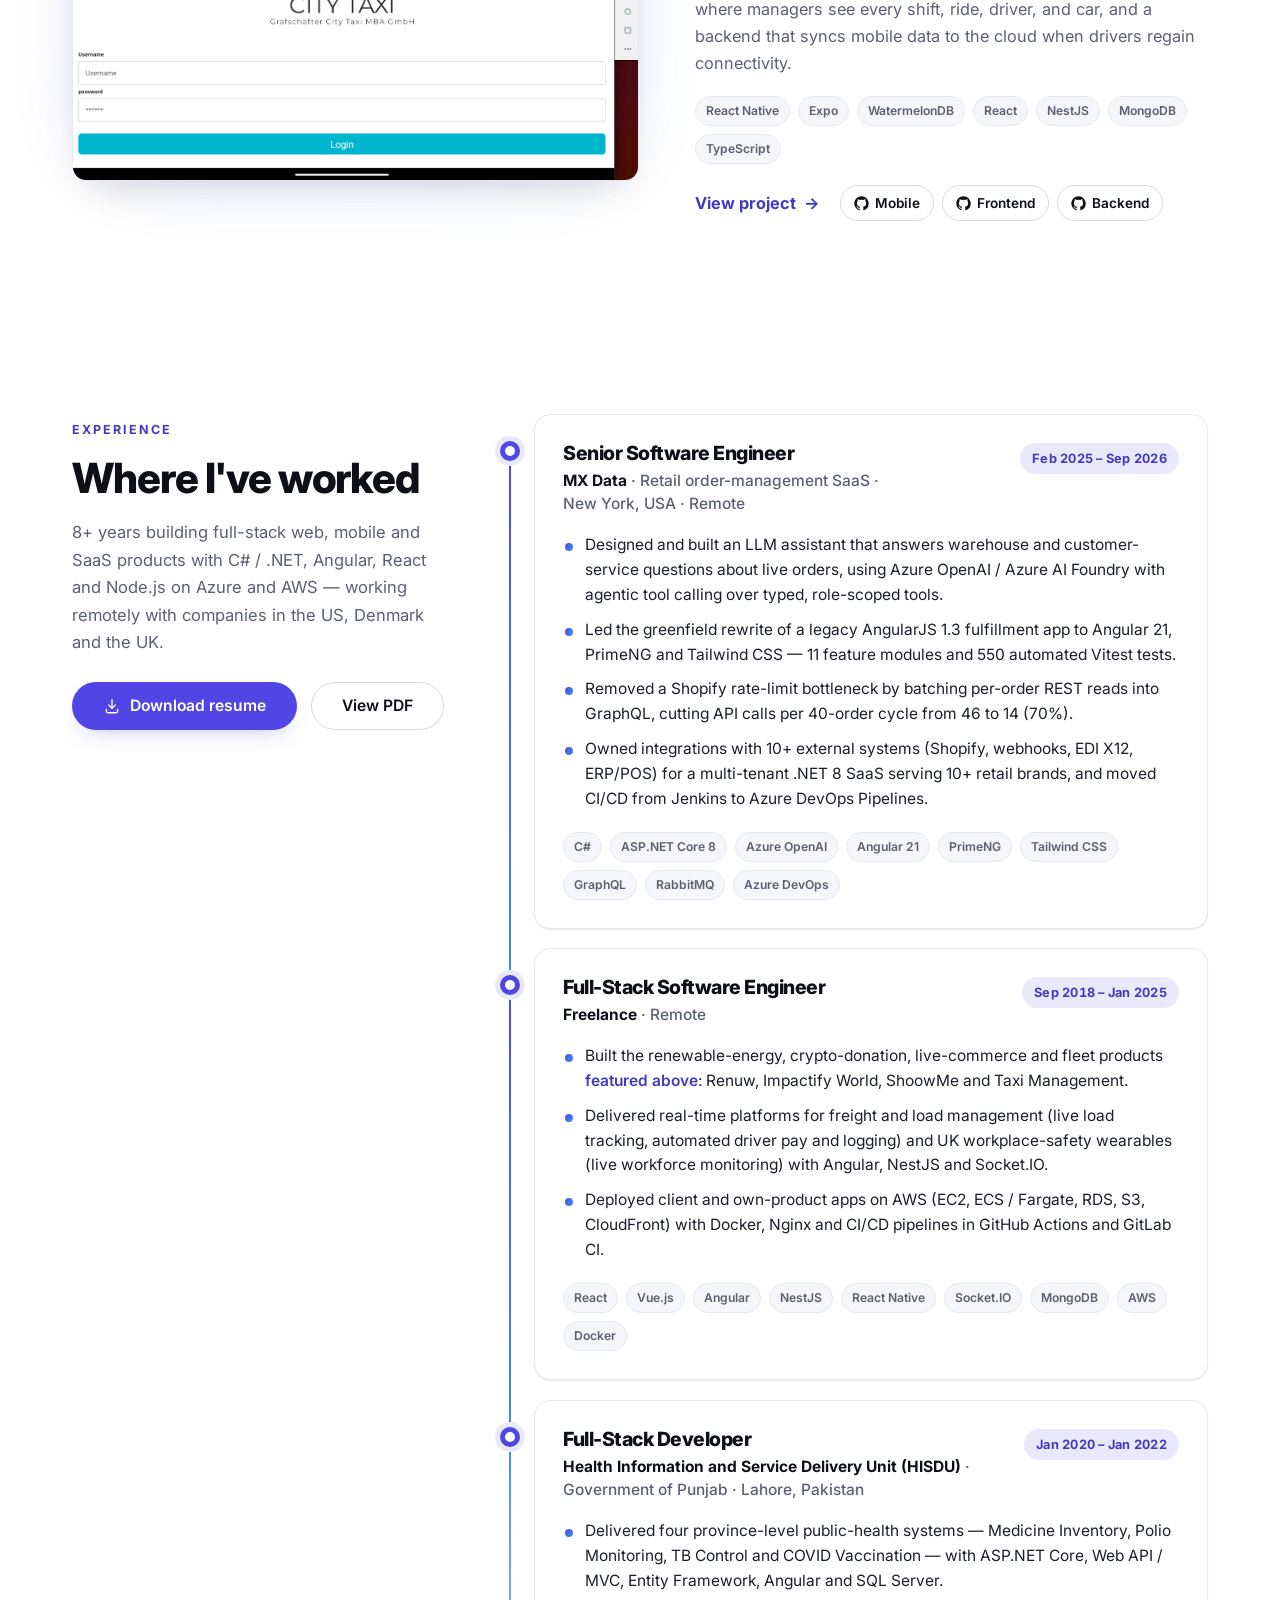
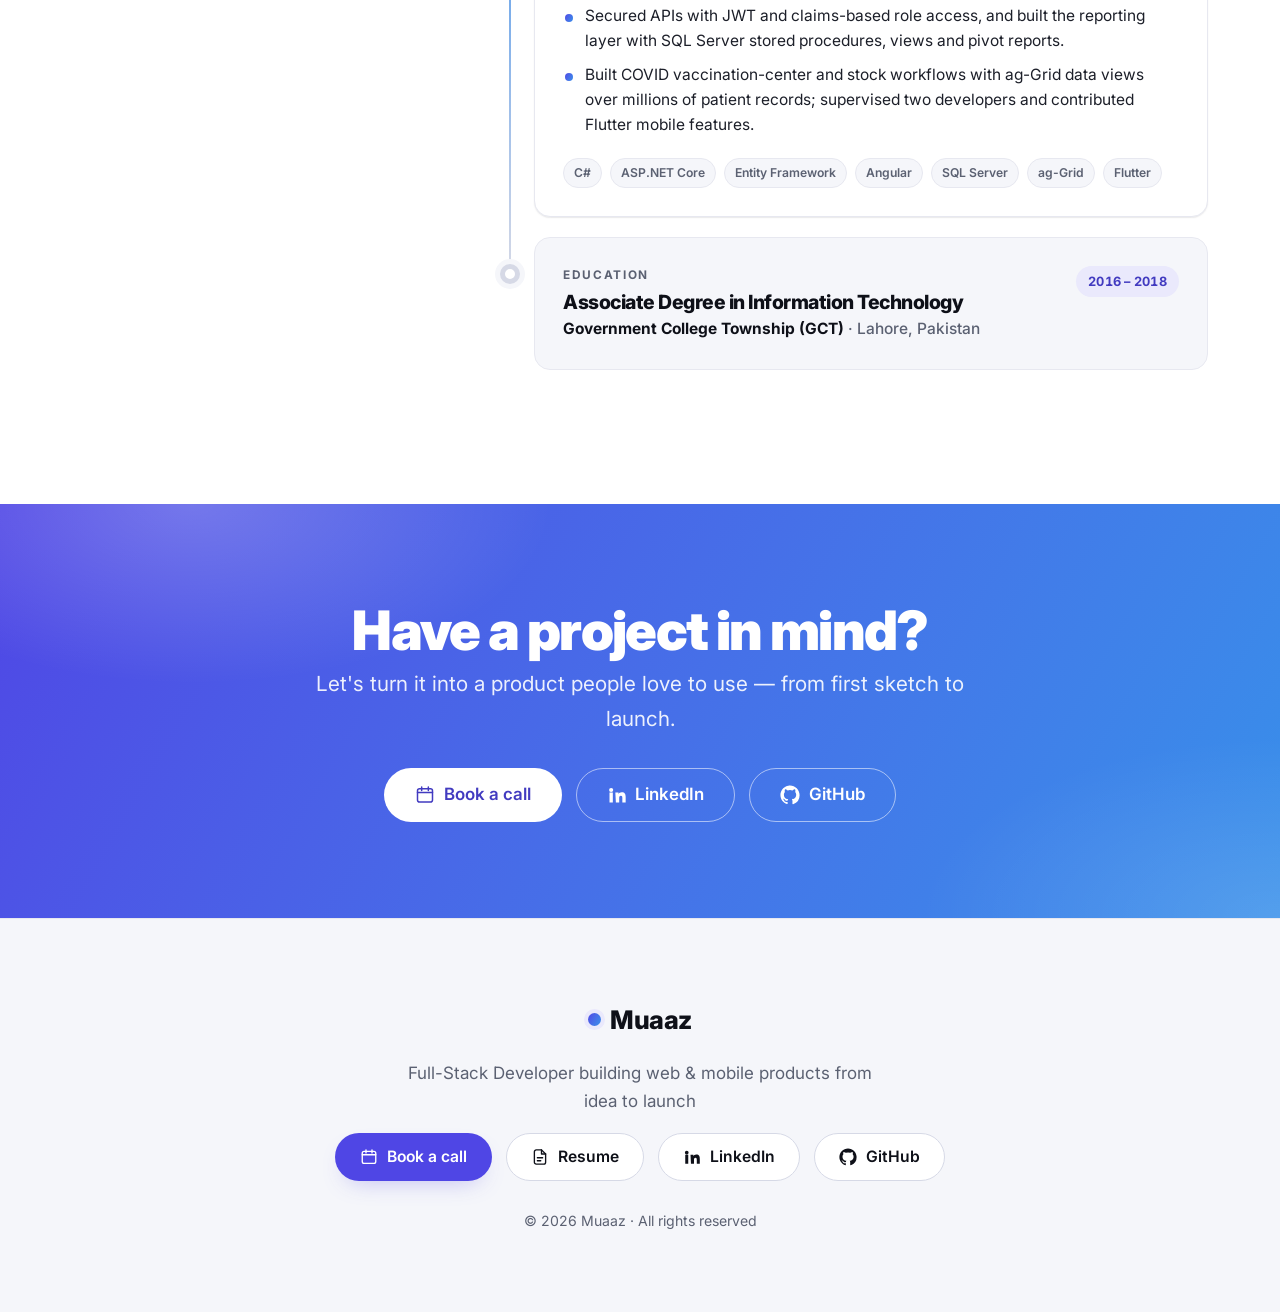
==== commit 555ed68f: "Add resume: PDF, Resume links and Experience section - assets/Muaaz-Hamood-Resume.pdf (the Senior So" ====
--- a/index.html
+++ b/index.html
@@ -15,7 +15,7 @@
 </head>
 <body>
 <a class="skip-link" href="#main">Skip to content</a>
-<header class="site-header" id="siteHeader"><div class="container site-header__inner"><a class="brand" href="index.html"><span class="brand__dot" aria-hidden="true"></span>Muaaz</a><div class="site-header__right"><nav class="site-nav" aria-label="Primary"><a href="index.html#work">Work</a><a href="index.html#capabilities">Capabilities</a><a href="index.html#contact">Contact</a></nav><a class="btn btn--primary btn--sm" href="https://calendly.com/muaaz-hamood-barqbytes" target="_blank" rel="noopener" aria-label="Book a call on Calendly"><svg class="btn__ico" viewBox="0 0 24 24" fill="none" stroke="currentColor" stroke-width="1.8" stroke-linecap="round" stroke-linejoin="round" aria-hidden="true"><rect x="3" y="4.5" width="18" height="16" rx="2.5"/><path d="M3 9h18"/><path d="M8 2.5v4M16 2.5v4"/></svg> Book a call</a></div></div></header>
+<header class="site-header" id="siteHeader"><div class="container site-header__inner"><a class="brand" href="index.html"><span class="brand__dot" aria-hidden="true"></span>Muaaz</a><div class="site-header__right"><nav class="site-nav" aria-label="Primary"><a href="index.html#work">Work</a><a href="index.html#experience">Experience</a><a href="index.html#capabilities">Capabilities</a><a href="index.html#contact">Contact</a><a class="site-nav__file" href="assets/Muaaz-Hamood-Resume.pdf" target="_blank" rel="noopener" aria-label="Resume (PDF, opens in a new tab)"><svg class="site-nav__ico" viewBox="0 0 24 24" fill="none" stroke="currentColor" stroke-width="2" stroke-linecap="round" stroke-linejoin="round" aria-hidden="true"><path d="M14 2.5H7A2.5 2.5 0 0 0 4.5 5v14A2.5 2.5 0 0 0 7 21.5h10a2.5 2.5 0 0 0 2.5-2.5V8z"/><path d="M14 2.5V8h5.5"/></svg>Resume</a></nav><a class="btn btn--primary btn--sm" href="https://calendly.com/muaaz-hamood-barqbytes" target="_blank" rel="noopener" aria-label="Book a call on Calendly"><svg class="btn__ico" viewBox="0 0 24 24" fill="none" stroke="currentColor" stroke-width="1.8" stroke-linecap="round" stroke-linejoin="round" aria-hidden="true"><rect x="3" y="4.5" width="18" height="16" rx="2.5"/><path d="M3 9h18"/><path d="M8 2.5v4M16 2.5v4"/></svg> Book a call</a></div></div></header>
 <main id="main">
   <section class="hero" id="top">
     <div class="hero__bg" aria-hidden="true"><span class="hero__orb hero__orb--1"></span><span class="hero__orb hero__orb--2"></span><span class="hero__orb hero__orb--3"></span><span class="hero__grid"></span></div>
@@ -24,7 +24,7 @@
       <h1 class="hero__title">Muaaz<span class="hero__dot">.</span></h1>
       <p class="hero__tagline">Full-Stack Developer building web &amp; mobile products from <span class="grad">idea to launch</span></p>
       <p class="hero__sub">I design and build the products behind real businesses — accounting, payments, live commerce and logistics — across web and mobile.</p>
-      <div class="btn-row"><a class="btn btn--primary btn--lg" href="https://calendly.com/muaaz-hamood-barqbytes" target="_blank" rel="noopener" aria-label="Book a call on Calendly"><svg class="btn__ico" viewBox="0 0 24 24" fill="none" stroke="currentColor" stroke-width="1.8" stroke-linecap="round" stroke-linejoin="round" aria-hidden="true"><rect x="3" y="4.5" width="18" height="16" rx="2.5"/><path d="M3 9h18"/><path d="M8 2.5v4M16 2.5v4"/></svg> Book a call</a><a class="btn btn--outline btn--lg" href="https://www.linkedin.com/in/muaaz-hamood/" target="_blank" rel="noopener" aria-label="Open LinkedIn profile in a new tab"><svg class="btn__ico" viewBox="0 0 24 24" fill="currentColor" aria-hidden="true"><path d="M4.98 3.5a2.5 2.5 0 1 1 0 5 2.5 2.5 0 0 1 0-5zM3 9h4v12H3zM10 9h3.8v1.7h.05c.53-.95 1.83-1.95 3.77-1.95 4.03 0 4.78 2.5 4.78 5.76V21h-4v-5.26c0-1.25-.02-2.86-1.74-2.86-1.75 0-2.02 1.36-2.02 2.77V21h-4z"/></svg> LinkedIn</a><a class="btn btn--outline btn--lg" href="https://github.com/Muaaz852" target="_blank" rel="noopener" aria-label="Open GitHub profile in a new tab"><svg class="btn__ico" viewBox="0 0 24 24" fill="currentColor" aria-hidden="true"><path d="M12 .5C5.73.5.5 5.73.5 12c0 5.08 3.29 9.39 7.86 10.91.58.11.79-.25.79-.56 0-.27-.01-1.16-.02-2.1-3.2.7-3.88-1.36-3.88-1.36-.52-1.33-1.28-1.68-1.28-1.68-1.05-.72.08-.7.08-.7 1.16.08 1.77 1.19 1.77 1.19 1.03 1.77 2.7 1.26 3.36.96.1-.75.4-1.26.73-1.55-2.55-.29-5.23-1.28-5.23-5.69 0-1.26.45-2.29 1.19-3.1-.12-.29-.52-1.46.11-3.05 0 0 .97-.31 3.18 1.18a11 11 0 0 1 5.8 0c2.2-1.49 3.17-1.18 3.17-1.18.63 1.59.23 2.76.11 3.05.74.81 1.19 1.84 1.19 3.1 0 4.42-2.69 5.39-5.25 5.68.41.36.78 1.06.78 2.14 0 1.55-.01 2.8-.01 3.18 0 .31.21.68.8.56A11.51 11.51 0 0 0 23.5 12C23.5 5.73 18.27.5 12 .5z"/></svg> GitHub</a></div>
+      <div class="btn-row"><a class="btn btn--primary btn--lg" href="https://calendly.com/muaaz-hamood-barqbytes" target="_blank" rel="noopener" aria-label="Book a call on Calendly"><svg class="btn__ico" viewBox="0 0 24 24" fill="none" stroke="currentColor" stroke-width="1.8" stroke-linecap="round" stroke-linejoin="round" aria-hidden="true"><rect x="3" y="4.5" width="18" height="16" rx="2.5"/><path d="M3 9h18"/><path d="M8 2.5v4M16 2.5v4"/></svg> Book a call</a><a class="btn btn--outline btn--lg" href="assets/Muaaz-Hamood-Resume.pdf" target="_blank" rel="noopener" aria-label="Open resume (PDF) in a new tab"><svg class="btn__ico" viewBox="0 0 24 24" fill="none" stroke="currentColor" stroke-width="1.8" stroke-linecap="round" stroke-linejoin="round" aria-hidden="true"><path d="M14 2.5H7A2.5 2.5 0 0 0 4.5 5v14A2.5 2.5 0 0 0 7 21.5h10a2.5 2.5 0 0 0 2.5-2.5V8z"/><path d="M14 2.5V8h5.5"/><path d="M8.5 13h7M8.5 17h4.5"/></svg> Resume</a><a class="btn btn--outline btn--lg" href="https://www.linkedin.com/in/muaaz-hamood/" target="_blank" rel="noopener" aria-label="Open LinkedIn profile in a new tab"><svg class="btn__ico" viewBox="0 0 24 24" fill="currentColor" aria-hidden="true"><path d="M4.98 3.5a2.5 2.5 0 1 1 0 5 2.5 2.5 0 0 1 0-5zM3 9h4v12H3zM10 9h3.8v1.7h.05c.53-.95 1.83-1.95 3.77-1.95 4.03 0 4.78 2.5 4.78 5.76V21h-4v-5.26c0-1.25-.02-2.86-1.74-2.86-1.75 0-2.02 1.36-2.02 2.77V21h-4z"/></svg> LinkedIn</a><a class="btn btn--outline btn--lg" href="https://github.com/Muaaz852" target="_blank" rel="noopener" aria-label="Open GitHub profile in a new tab"><svg class="btn__ico" viewBox="0 0 24 24" fill="currentColor" aria-hidden="true"><path d="M12 .5C5.73.5.5 5.73.5 12c0 5.08 3.29 9.39 7.86 10.91.58.11.79-.25.79-.56 0-.27-.01-1.16-.02-2.1-3.2.7-3.88-1.36-3.88-1.36-.52-1.33-1.28-1.68-1.28-1.68-1.05-.72.08-.7.08-.7 1.16.08 1.77 1.19 1.77 1.19 1.03 1.77 2.7 1.26 3.36.96.1-.75.4-1.26.73-1.55-2.55-.29-5.23-1.28-5.23-5.69 0-1.26.45-2.29 1.19-3.1-.12-.29-.52-1.46.11-3.05 0 0 .97-.31 3.18 1.18a11 11 0 0 1 5.8 0c2.2-1.49 3.17-1.18 3.17-1.18.63 1.59.23 2.76.11 3.05.74.81 1.19 1.84 1.19 3.1 0 4.42-2.69 5.39-5.25 5.68.41.36.78 1.06.78 2.14 0 1.55-.01 2.8-.01 3.18 0 .31.21.68.8.56A11.51 11.51 0 0 0 23.5 12C23.5 5.73 18.27.5 12 .5z"/></svg> GitHub</a></div>
       <ul class="stats">
         <li class="stat"><span class="stat__num" data-count="8" data-suffix="+">8+</span><span class="stat__label">Years experience</span></li>
         <li class="stat"><span class="stat__num" data-count="20" data-suffix="+">20+</span><span class="stat__label">Projects shipped</span></li>
@@ -56,9 +56,40 @@
     <article class="showcase "><div class="showcase__media" data-reveal="left"><div class="browser"><div class="browser__bar"><span></span><span></span><span></span><i class="browser__url">taxi-management</i></div><a class="browser__shot" href="taxi-management.html" tabindex="-1" aria-hidden="true"><img src="assets/projects/taxi-management/01-app.png" alt="" loading="lazy" decoding="async"></a></div></div><div class="showcase__body" data-reveal="right"><p class="showcase__index">05 / 05</p><p class="showcase__summary">An offline-first taxi fleet system — a driver mobile app for logging shifts and rides, plus an admin web panel for real-time oversight.</p><h3 class="showcase__title">Taxi Management</h3><p class="showcase__desc">Taxi Management is an offline-first fleet system I built in three parts: a driver mobile app for starting shifts and logging rides and payments (working even with no signal), an admin web panel where managers see every shift, ride, driver, and car, and a backend that syncs mobile data to the cloud when drivers regain connectivity.</p><ul class="tags tags--sm"><li>React Native</li><li>Expo</li><li>WatermelonDB</li><li>React</li><li>NestJS</li><li>MongoDB</li><li>TypeScript</li></ul><div class="showcase__actions"><a class="link-arrow" href="taxi-management.html">View project <span aria-hidden="true">&rarr;</span></a><div class="repo-links"><a class="repo-link" href="https://github.com/Muaaz852/taxi-management-mobile" target="_blank" rel="noopener" aria-label="Mobile on GitHub"><svg class="repo-ico" viewBox="0 0 24 24" fill="currentColor" aria-hidden="true"><path d="M12 .5C5.73.5.5 5.73.5 12c0 5.08 3.29 9.39 7.86 10.91.58.11.79-.25.79-.56 0-.27-.01-1.16-.02-2.1-3.2.7-3.88-1.36-3.88-1.36-.52-1.33-1.28-1.68-1.28-1.68-1.05-.72.08-.7.08-.7 1.16.08 1.77 1.19 1.77 1.19 1.03 1.77 2.7 1.26 3.36.96.1-.75.4-1.26.73-1.55-2.55-.29-5.23-1.28-5.23-5.69 0-1.26.45-2.29 1.19-3.1-.12-.29-.52-1.46.11-3.05 0 0 .97-.31 3.18 1.18a11 11 0 0 1 5.8 0c2.2-1.49 3.17-1.18 3.17-1.18.63 1.59.23 2.76.11 3.05.74.81 1.19 1.84 1.19 3.1 0 4.42-2.69 5.39-5.25 5.68.41.36.78 1.06.78 2.14 0 1.55-.01 2.8-.01 3.18 0 .31.21.68.8.56A11.51 11.51 0 0 0 23.5 12C23.5 5.73 18.27.5 12 .5z"/></svg>Mobile</a><a class="repo-link" href="https://github.com/Muaaz852/taxi-management-frontend" target="_blank" rel="noopener" aria-label="Frontend on GitHub"><svg class="repo-ico" viewBox="0 0 24 24" fill="currentColor" aria-hidden="true"><path d="M12 .5C5.73.5.5 5.73.5 12c0 5.08 3.29 9.39 7.86 10.91.58.11.79-.25.79-.56 0-.27-.01-1.16-.02-2.1-3.2.7-3.88-1.36-3.88-1.36-.52-1.33-1.28-1.68-1.28-1.68-1.05-.72.08-.7.08-.7 1.16.08 1.77 1.19 1.77 1.19 1.03 1.77 2.7 1.26 3.36.96.1-.75.4-1.26.73-1.55-2.55-.29-5.23-1.28-5.23-5.69 0-1.26.45-2.29 1.19-3.1-.12-.29-.52-1.46.11-3.05 0 0 .97-.31 3.18 1.18a11 11 0 0 1 5.8 0c2.2-1.49 3.17-1.18 3.17-1.18.63 1.59.23 2.76.11 3.05.74.81 1.19 1.84 1.19 3.1 0 4.42-2.69 5.39-5.25 5.68.41.36.78 1.06.78 2.14 0 1.55-.01 2.8-.01 3.18 0 .31.21.68.8.56A11.51 11.51 0 0 0 23.5 12C23.5 5.73 18.27.5 12 .5z"/></svg>Frontend</a><a class="repo-link" href="https://github.com/Muaaz852/taxi-management-backend" target="_blank" rel="noopener" aria-label="Backend on GitHub"><svg class="repo-ico" viewBox="0 0 24 24" fill="currentColor" aria-hidden="true"><path d="M12 .5C5.73.5.5 5.73.5 12c0 5.08 3.29 9.39 7.86 10.91.58.11.79-.25.79-.56 0-.27-.01-1.16-.02-2.1-3.2.7-3.88-1.36-3.88-1.36-.52-1.33-1.28-1.68-1.28-1.68-1.05-.72.08-.7.08-.7 1.16.08 1.77 1.19 1.77 1.19 1.03 1.77 2.7 1.26 3.36.96.1-.75.4-1.26.73-1.55-2.55-.29-5.23-1.28-5.23-5.69 0-1.26.45-2.29 1.19-3.1-.12-.29-.52-1.46.11-3.05 0 0 .97-.31 3.18 1.18a11 11 0 0 1 5.8 0c2.2-1.49 3.17-1.18 3.17-1.18.63 1.59.23 2.76.11 3.05.74.81 1.19 1.84 1.19 3.1 0 4.42-2.69 5.39-5.25 5.68.41.36.78 1.06.78 2.14 0 1.55-.01 2.8-.01 3.18 0 .31.21.68.8.56A11.51 11.51 0 0 0 23.5 12C23.5 5.73 18.27.5 12 .5z"/></svg>Backend</a></div></div></div></article>
     </div>
   </section>
+
+  <section class="exp container" id="experience" aria-labelledby="exp-h">
+    <div class="exp__layout">
+      <div class="exp__intro" data-reveal>
+        <p class="eyebrow">Experience</p>
+        <h2 id="exp-h" class="section-title">Where I've worked</h2>
+        <p class="exp__lead">8+ years building full-stack web, mobile and SaaS products with C# / .NET, Angular, React and Node.js on Azure and AWS — working remotely with companies in the US, Denmark and the UK.</p>
+        <div class="btn-row exp__actions"><a class="btn btn--primary" href="assets/Muaaz-Hamood-Resume.pdf" download="Muaaz-Hamood-Resume.pdf"><svg class="btn__ico" viewBox="0 0 24 24" fill="none" stroke="currentColor" stroke-width="1.8" stroke-linecap="round" stroke-linejoin="round" aria-hidden="true"><path d="M12 3.5V15"/><path d="m7.5 10.5 4.5 4.5 4.5-4.5"/><path d="M4.5 16.5v2A2.5 2.5 0 0 0 7 21h10a2.5 2.5 0 0 0 2.5-2.5v-2"/></svg> Download resume</a><a class="btn btn--outline" href="assets/Muaaz-Hamood-Resume.pdf" target="_blank" rel="noopener" aria-label="View resume PDF in a new tab">View PDF</a></div>
+      </div>
+      <ol class="timeline">
+        <li class="role" data-reveal><article class="role__card">
+          <div class="role__head"><div><h3 class="role__title">Senior Software Engineer</h3><p class="role__org">MX Data<span>&nbsp;· Retail order-management SaaS&nbsp;· New&nbsp;York,&nbsp;USA&nbsp;· Remote</span></p></div><p class="role__dates"><time datetime="2025-02">Feb 2025</time> – <time datetime="2026-09">Sep 2026</time></p></div>
+          <ul class="role__points"><li>Designed and built an LLM assistant that answers warehouse and customer-service questions about live orders, using Azure OpenAI / Azure AI Foundry with agentic tool calling over typed, role-scoped tools.</li><li>Led the greenfield rewrite of a legacy AngularJS 1.3 fulfillment app to Angular 21, PrimeNG and Tailwind CSS — 11 feature modules and 550 automated Vitest tests.</li><li>Removed a Shopify rate-limit bottleneck by batching per-order REST reads into GraphQL, cutting API calls per 40-order cycle from 46 to 14 (70%).</li><li>Owned integrations with 10+ external systems (Shopify, webhooks, EDI X12, ERP/POS) for a multi-tenant .NET 8 SaaS serving 10+ retail brands, and moved CI/CD from Jenkins to Azure DevOps Pipelines.</li></ul>
+          <ul class="tags tags--sm"><li>C#</li><li>ASP.NET Core 8</li><li>Azure OpenAI</li><li>Angular 21</li><li>PrimeNG</li><li>Tailwind CSS</li><li>GraphQL</li><li>RabbitMQ</li><li>Azure DevOps</li></ul>
+        </article></li>
+        <li class="role" data-reveal><article class="role__card">
+          <div class="role__head"><div><h3 class="role__title">Full-Stack Software Engineer</h3><p class="role__org">Freelance<span>&nbsp;· Remote</span></p></div><p class="role__dates"><time datetime="2018-09">Sep 2018</time> – <time datetime="2025-01">Jan 2025</time></p></div>
+          <ul class="role__points"><li>Built the renewable-energy, crypto-donation, live-commerce and fleet products <a href="#work">featured above</a>: Renuw, Impactify World, ShoowMe and Taxi Management.</li><li>Delivered real-time platforms for freight and load management (live load tracking, automated driver pay and logging) and UK workplace-safety wearables (live workforce monitoring) with Angular, NestJS and Socket.IO.</li><li>Deployed client and own-product apps on AWS (EC2, ECS / Fargate, RDS, S3, CloudFront) with Docker, Nginx and CI/CD pipelines in GitHub Actions and GitLab CI.</li></ul>
+          <ul class="tags tags--sm"><li>React</li><li>Vue.js</li><li>Angular</li><li>NestJS</li><li>React Native</li><li>Socket.IO</li><li>MongoDB</li><li>AWS</li><li>Docker</li></ul>
+        </article></li>
+        <li class="role" data-reveal><article class="role__card">
+          <div class="role__head"><div><h3 class="role__title">Full-Stack Developer</h3><p class="role__org">Health Information and Service Delivery Unit (HISDU)<span>&nbsp;· Government of Punjab&nbsp;· Lahore,&nbsp;Pakistan</span></p></div><p class="role__dates"><time datetime="2020-01">Jan 2020</time> – <time datetime="2022-01">Jan 2022</time></p></div>
+          <ul class="role__points"><li>Delivered four province-level public-health systems — Medicine Inventory, Polio Monitoring, TB Control and COVID Vaccination — with ASP.NET Core, Web API / MVC, Entity Framework, Angular and SQL Server.</li><li>Secured APIs with JWT and claims-based role access, and built the reporting layer with SQL Server stored procedures, views and pivot reports.</li><li>Built COVID vaccination-center and stock workflows with ag-Grid data views over millions of patient records; supervised two developers and contributed Flutter mobile features.</li></ul>
+          <ul class="tags tags--sm"><li>C#</li><li>ASP.NET Core</li><li>Entity Framework</li><li>Angular</li><li>SQL Server</li><li>ag-Grid</li><li>Flutter</li></ul>
+        </article></li>
+        <li class="role role--edu" data-reveal><article class="role__card">
+          <div class="role__head"><div><p class="role__kicker">Education</p><h3 class="role__title">Associate Degree in Information Technology</h3><p class="role__org">Government College Township (GCT)<span>&nbsp;· Lahore,&nbsp;Pakistan</span></p></div><p class="role__dates"><time datetime="2016">2016</time> – <time datetime="2018">2018</time></p></div>
+        </article></li>
+      </ol>
+    </div>
+  </section>
 </main>
 <section class="cta-band"><div class="container cta-band__inner" data-reveal><h2 class="cta-band__title">Have a project in mind?</h2><p class="cta-band__text">Let's turn it into a product people love to use — from first sketch to launch.</p><div class="btn-row btn-row--center"><a class="btn btn--on-accent btn--lg" href="https://calendly.com/muaaz-hamood-barqbytes" target="_blank" rel="noopener" aria-label="Book a call on Calendly"><svg class="btn__ico" viewBox="0 0 24 24" fill="none" stroke="currentColor" stroke-width="1.8" stroke-linecap="round" stroke-linejoin="round" aria-hidden="true"><rect x="3" y="4.5" width="18" height="16" rx="2.5"/><path d="M3 9h18"/><path d="M8 2.5v4M16 2.5v4"/></svg> Book a call</a><a class="btn btn--on-accent-outline btn--lg" href="https://www.linkedin.com/in/muaaz-hamood/" target="_blank" rel="noopener" aria-label="Open LinkedIn profile in a new tab"><svg class="btn__ico" viewBox="0 0 24 24" fill="currentColor" aria-hidden="true"><path d="M4.98 3.5a2.5 2.5 0 1 1 0 5 2.5 2.5 0 0 1 0-5zM3 9h4v12H3zM10 9h3.8v1.7h.05c.53-.95 1.83-1.95 3.77-1.95 4.03 0 4.78 2.5 4.78 5.76V21h-4v-5.26c0-1.25-.02-2.86-1.74-2.86-1.75 0-2.02 1.36-2.02 2.77V21h-4z"/></svg> LinkedIn</a><a class="btn btn--on-accent-outline btn--lg" href="https://github.com/Muaaz852" target="_blank" rel="noopener" aria-label="Open GitHub profile in a new tab"><svg class="btn__ico" viewBox="0 0 24 24" fill="currentColor" aria-hidden="true"><path d="M12 .5C5.73.5.5 5.73.5 12c0 5.08 3.29 9.39 7.86 10.91.58.11.79-.25.79-.56 0-.27-.01-1.16-.02-2.1-3.2.7-3.88-1.36-3.88-1.36-.52-1.33-1.28-1.68-1.28-1.68-1.05-.72.08-.7.08-.7 1.16.08 1.77 1.19 1.77 1.19 1.03 1.77 2.7 1.26 3.36.96.1-.75.4-1.26.73-1.55-2.55-.29-5.23-1.28-5.23-5.69 0-1.26.45-2.29 1.19-3.1-.12-.29-.52-1.46.11-3.05 0 0 .97-.31 3.18 1.18a11 11 0 0 1 5.8 0c2.2-1.49 3.17-1.18 3.17-1.18.63 1.59.23 2.76.11 3.05.74.81 1.19 1.84 1.19 3.1 0 4.42-2.69 5.39-5.25 5.68.41.36.78 1.06.78 2.14 0 1.55-.01 2.8-.01 3.18 0 .31.21.68.8.56A11.51 11.51 0 0 0 23.5 12C23.5 5.73 18.27.5 12 .5z"/></svg> GitHub</a></div></div></section>
-<footer class="site-footer" id="contact"><div class="container site-footer__inner"><a class="brand brand--lg" href="index.html"><span class="brand__dot" aria-hidden="true"></span>Muaaz</a><p class="site-footer__tag">Full-Stack Developer building web &amp; mobile products from idea to launch</p><div class="btn-row btn-row--center"><a class="btn btn--primary" href="https://calendly.com/muaaz-hamood-barqbytes" target="_blank" rel="noopener" aria-label="Book a call on Calendly"><svg class="btn__ico" viewBox="0 0 24 24" fill="none" stroke="currentColor" stroke-width="1.8" stroke-linecap="round" stroke-linejoin="round" aria-hidden="true"><rect x="3" y="4.5" width="18" height="16" rx="2.5"/><path d="M3 9h18"/><path d="M8 2.5v4M16 2.5v4"/></svg> Book a call</a><a class="btn btn--outline" href="https://www.linkedin.com/in/muaaz-hamood/" target="_blank" rel="noopener" aria-label="Open LinkedIn profile in a new tab"><svg class="btn__ico" viewBox="0 0 24 24" fill="currentColor" aria-hidden="true"><path d="M4.98 3.5a2.5 2.5 0 1 1 0 5 2.5 2.5 0 0 1 0-5zM3 9h4v12H3zM10 9h3.8v1.7h.05c.53-.95 1.83-1.95 3.77-1.95 4.03 0 4.78 2.5 4.78 5.76V21h-4v-5.26c0-1.25-.02-2.86-1.74-2.86-1.75 0-2.02 1.36-2.02 2.77V21h-4z"/></svg> LinkedIn</a><a class="btn btn--outline" href="https://github.com/Muaaz852" target="_blank" rel="noopener" aria-label="Open GitHub profile in a new tab"><svg class="btn__ico" viewBox="0 0 24 24" fill="currentColor" aria-hidden="true"><path d="M12 .5C5.73.5.5 5.73.5 12c0 5.08 3.29 9.39 7.86 10.91.58.11.79-.25.79-.56 0-.27-.01-1.16-.02-2.1-3.2.7-3.88-1.36-3.88-1.36-.52-1.33-1.28-1.68-1.28-1.68-1.05-.72.08-.7.08-.7 1.16.08 1.77 1.19 1.77 1.19 1.03 1.77 2.7 1.26 3.36.96.1-.75.4-1.26.73-1.55-2.55-.29-5.23-1.28-5.23-5.69 0-1.26.45-2.29 1.19-3.1-.12-.29-.52-1.46.11-3.05 0 0 .97-.31 3.18 1.18a11 11 0 0 1 5.8 0c2.2-1.49 3.17-1.18 3.17-1.18.63 1.59.23 2.76.11 3.05.74.81 1.19 1.84 1.19 3.1 0 4.42-2.69 5.39-5.25 5.68.41.36.78 1.06.78 2.14 0 1.55-.01 2.8-.01 3.18 0 .31.21.68.8.56A11.51 11.51 0 0 0 23.5 12C23.5 5.73 18.27.5 12 .5z"/></svg> GitHub</a></div><p class="site-footer__legal">© 2026 Muaaz · All rights reserved</p></div></footer>
+<footer class="site-footer" id="contact"><div class="container site-footer__inner"><a class="brand brand--lg" href="index.html"><span class="brand__dot" aria-hidden="true"></span>Muaaz</a><p class="site-footer__tag">Full-Stack Developer building web &amp; mobile products from idea to launch</p><div class="btn-row btn-row--center"><a class="btn btn--primary" href="https://calendly.com/muaaz-hamood-barqbytes" target="_blank" rel="noopener" aria-label="Book a call on Calendly"><svg class="btn__ico" viewBox="0 0 24 24" fill="none" stroke="currentColor" stroke-width="1.8" stroke-linecap="round" stroke-linejoin="round" aria-hidden="true"><rect x="3" y="4.5" width="18" height="16" rx="2.5"/><path d="M3 9h18"/><path d="M8 2.5v4M16 2.5v4"/></svg> Book a call</a><a class="btn btn--outline" href="assets/Muaaz-Hamood-Resume.pdf" target="_blank" rel="noopener" aria-label="Open resume (PDF) in a new tab"><svg class="btn__ico" viewBox="0 0 24 24" fill="none" stroke="currentColor" stroke-width="1.8" stroke-linecap="round" stroke-linejoin="round" aria-hidden="true"><path d="M14 2.5H7A2.5 2.5 0 0 0 4.5 5v14A2.5 2.5 0 0 0 7 21.5h10a2.5 2.5 0 0 0 2.5-2.5V8z"/><path d="M14 2.5V8h5.5"/><path d="M8.5 13h7M8.5 17h4.5"/></svg> Resume</a><a class="btn btn--outline" href="https://www.linkedin.com/in/muaaz-hamood/" target="_blank" rel="noopener" aria-label="Open LinkedIn profile in a new tab"><svg class="btn__ico" viewBox="0 0 24 24" fill="currentColor" aria-hidden="true"><path d="M4.98 3.5a2.5 2.5 0 1 1 0 5 2.5 2.5 0 0 1 0-5zM3 9h4v12H3zM10 9h3.8v1.7h.05c.53-.95 1.83-1.95 3.77-1.95 4.03 0 4.78 2.5 4.78 5.76V21h-4v-5.26c0-1.25-.02-2.86-1.74-2.86-1.75 0-2.02 1.36-2.02 2.77V21h-4z"/></svg> LinkedIn</a><a class="btn btn--outline" href="https://github.com/Muaaz852" target="_blank" rel="noopener" aria-label="Open GitHub profile in a new tab"><svg class="btn__ico" viewBox="0 0 24 24" fill="currentColor" aria-hidden="true"><path d="M12 .5C5.73.5.5 5.73.5 12c0 5.08 3.29 9.39 7.86 10.91.58.11.79-.25.79-.56 0-.27-.01-1.16-.02-2.1-3.2.7-3.88-1.36-3.88-1.36-.52-1.33-1.28-1.68-1.28-1.68-1.05-.72.08-.7.08-.7 1.16.08 1.77 1.19 1.77 1.19 1.03 1.77 2.7 1.26 3.36.96.1-.75.4-1.26.73-1.55-2.55-.29-5.23-1.28-5.23-5.69 0-1.26.45-2.29 1.19-3.1-.12-.29-.52-1.46.11-3.05 0 0 .97-.31 3.18 1.18a11 11 0 0 1 5.8 0c2.2-1.49 3.17-1.18 3.17-1.18.63 1.59.23 2.76.11 3.05.74.81 1.19 1.84 1.19 3.1 0 4.42-2.69 5.39-5.25 5.68.41.36.78 1.06.78 2.14 0 1.55-.01 2.8-.01 3.18 0 .31.21.68.8.56A11.51 11.51 0 0 0 23.5 12C23.5 5.73 18.27.5 12 .5z"/></svg> GitHub</a></div><p class="site-footer__legal">© 2026 Muaaz · All rights reserved</p></div></footer>
 <script src="assets/js/main.js" defer></script>
 </body>
 </html>
--- a/assets/css/styles.css
+++ b/assets/css/styles.css
@@ -254,6 +254,60 @@
 .tags li { font-size: .82rem; font-weight: 600; color: var(--muted); background: var(--bg-alt); border: 1px solid var(--border); padding: 5px 12px; border-radius: 999px; transition: color .15s ease, border-color .15s ease; }
 .tags li:hover { color: var(--accent-strong); border-color: var(--accent); }
 .tags--sm li { font-size: .76rem; padding: 4px 10px; }
+
+/* ---------- Resume link (header nav) ---------- */
+.site-nav__file { display: inline-flex; align-items: center; gap: 6px; }
+.site-nav__ico { width: 15px; height: 15px; flex: 0 0 auto; }
+@media (min-width: 760px) and (max-width: 979px) { .site-nav { gap: 16px; } .site-header__right { gap: 18px; } }
+
+/* ---------- Experience (resume timeline) ---------- */
+.exp { padding-block: clamp(48px, 8vw, 96px) clamp(8px, 2vw, 24px); }
+.exp__layout { display: grid; gap: clamp(32px, 5vw, 56px); }
+@media (min-width: 1080px) {
+  .exp__layout { grid-template-columns: minmax(0, 372px) minmax(0, 1fr); align-items: start; }
+  .exp__intro { position: sticky; top: 104px; }
+}
+.exp__lead { color: var(--muted); font-size: 1.04rem; margin: 18px 0 1.6rem; max-width: 46ch; }
+@media (max-width: 559px), (min-width: 1080px) { .exp__actions .btn { flex: 1 1 auto; } }
+
+/* timeline: one dot per entry, joined dot-to-dot by a connector */
+.timeline { list-style: none; display: grid; gap: 20px; margin: 0; padding: 0 0 0 34px; }
+.role { position: relative; }
+.role::before { content: ""; position: absolute; z-index: 1; left: -34px; top: 27px; width: 20px; height: 20px; border-radius: 50%;
+  background: #fff; border: 5px solid var(--accent); box-shadow: 0 0 0 5px var(--accent-soft); }
+.role:not(:last-child)::after { content: ""; position: absolute; left: -25px; top: 37px; bottom: -57px; width: 2px; border-radius: 2px;
+  background: linear-gradient(to bottom, var(--accent), var(--accent-2)); }
+.role:nth-last-child(2)::after { background: linear-gradient(to bottom, var(--accent-2), var(--border-strong)); }
+.role__card { background: #fff; border: 1px solid var(--border); border-radius: var(--radius); padding: clamp(20px, 3vw, 28px);
+  box-shadow: var(--shadow-sm); transition: transform .2s ease, box-shadow .2s ease, border-color .2s ease; }
+.role__card:hover { transform: translateY(-4px); box-shadow: var(--shadow-md); border-color: var(--border-strong); }
+.role__head { display: flex; flex-wrap: wrap; align-items: flex-start; justify-content: space-between; gap: 10px 18px; }
+.role__head > div { flex: 1 1 300px; min-width: 0; }
+.role__kicker { margin: 0 0 6px; font-size: .74rem; font-weight: 700; letter-spacing: .14em; text-transform: uppercase; color: var(--muted); }
+.role__title { font-size: 1.22rem; font-weight: 800; margin: 0 0 .25rem; }
+.role__org { margin: 0; font-size: .97rem; font-weight: 700; color: var(--ink); line-height: 1.5; }
+.role__org span { font-weight: 500; color: var(--muted); }
+.role__dates { margin: 0; flex: 0 0 auto; font-size: .8rem; font-weight: 700; letter-spacing: .02em; color: var(--accent-strong);
+  background: var(--accent-soft); border-radius: 999px; padding: 5px 12px; white-space: nowrap; font-variant-numeric: tabular-nums; }
+.role__points { list-style: none; display: grid; gap: 10px; margin: 18px 0 20px; }
+.role__points li { position: relative; padding-left: 22px; font-size: .97rem; line-height: 1.6; color: var(--text); }
+.role__points li::before { content: ""; position: absolute; left: 2px; top: .64em; width: 8px; height: 8px; border-radius: 50%; background: var(--grad); }
+.role__points a { font-weight: 600; }
+.role__points a:hover { text-decoration: underline; }
+@media (max-width: 559px) {
+  .timeline { padding-left: 26px; }
+  .role::before { left: -26px; top: 24px; width: 16px; height: 16px; border-width: 4px; box-shadow: 0 0 0 4px var(--accent-soft); }
+  .role:not(:last-child)::after { left: -19px; top: 32px; bottom: -52px; }
+}
+.role--edu .role__card { background: var(--bg-alt); box-shadow: none; }
+.role--edu::before { border-color: var(--border-strong); box-shadow: 0 0 0 5px var(--bg-alt); }
+@media (max-width: 559px) { .role--edu::before { box-shadow: 0 0 0 4px var(--bg-alt); } }
+
+/* hero: keep the four buttons to two rows on phones */
+@media (max-width: 480px) {
+  .hero .btn-row { gap: 10px; }
+  .hero .btn--lg { padding-inline: 20px; }
+}
 
 /* ---------- CTA band ---------- */
 .cta-band { position: relative; overflow: hidden; margin-top: clamp(56px, 9vw, 110px); background: var(--grad); color: #fff; }
@@ -323,6 +377,18 @@
 .shot__link:hover .shot__zoom, .shot__link:focus-visible .shot__zoom { opacity: 1; transform: translateY(0); }
 .shot figcaption { margin-top: 10px; font-size: .9rem; color: var(--muted); }
 
+/* ---------- Demo videos ---------- */
+.demos { margin-top: clamp(28px, 5vw, 56px); }
+.videos { display: flex; flex-wrap: wrap; gap: 24px; align-items: flex-start; }
+.video { margin: 0; }
+.video--landscape { flex: 1 1 460px; }
+.video--portrait { flex: 0 1 300px; }
+.video__frame { position: relative; overflow: hidden; border-radius: var(--radius); border: 1px solid var(--border); box-shadow: var(--shadow-md); background: #000; }
+.video--landscape .video__frame { aspect-ratio: 16 / 9; }
+.video--portrait .video__frame { aspect-ratio: 9 / 16; }
+.video__frame video { position: absolute; inset: 0; width: 100%; height: 100%; object-fit: contain; background: #000; }
+.video figcaption { margin-top: 10px; font-size: .92rem; color: var(--muted); text-align: center; }
+
 /* ---------- Lightbox ---------- */
 .lightbox { position: fixed; inset: 0; z-index: 120; display: grid; place-items: center; }
 .lightbox[hidden] { display: none; }
